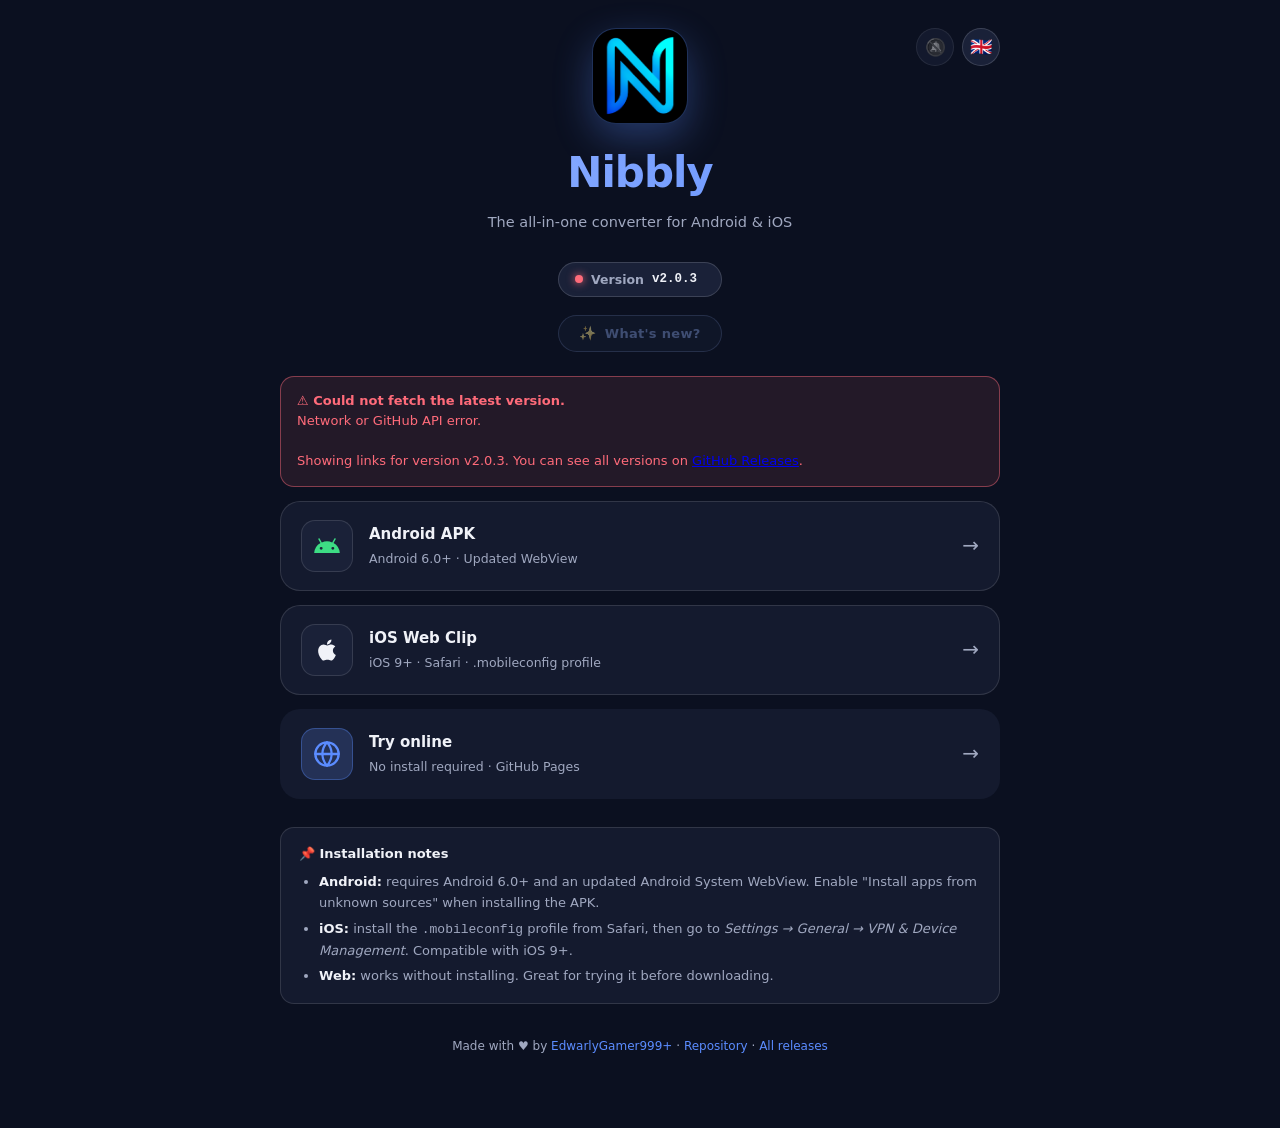
==== download.html @ 7edf9141 "Add files via upload" ====
<!DOCTYPE html>
<html lang="es">
<head>
<meta charset="UTF-8">
<meta name="viewport" content="width=device-width, initial-scale=1, viewport-fit=cover">
<meta name="theme-color" content="#0b1020">
<title>Descargar Nibbly</title>

<style>
:root{
  --bg:#0b1020;
  --surface-1:#141a2e;
  --surface-2:#1a2138;
  --primary:#5b8cff;
  --primary-soft:#9cb8ff;
  --on-surface:#f0f2f8;
  --on-variant:#a0a8c0;
  --outline:rgba(255,255,255,.15);
  --outline-v:rgba(255,255,255,.12);
  --good:#2ee6b0;
  --good-bright:#34f2b8;
  --bad:#ff6b7a;
  --warn:#ffb020;
  --warn-bright:#ffc850;
  --r-full:999px;
  --r-md:14px;
  --r-lg:20px;
  --ease:cubic-bezier(.2,.9,.3,1.1);
}

*,*::before,*::after{box-sizing:border-box}
html,body{margin:0;padding:0;min-height:100vh}
html{background:var(--bg)}
body{
  background:var(--bg);
  color:var(--on-surface);
  font-family:system-ui,-apple-system,"Segoe UI",Roboto,sans-serif;
  -webkit-font-smoothing:antialiased;
  display:flex;
  justify-content:center;
  padding:28px 18px 60px;
  line-height:1.55;
}

body.modal-open{
  overflow:hidden;
  position:fixed;
  width:100%;
  top:var(--scroll-lock-y, 0);
  left:0;
  right:0;
}

.wrap{max-width:720px;width:100%;position:relative}

.top-actions{position:absolute;top:0;right:0;display:flex;gap:8px;z-index:10}
.icon-btn{
  width:38px;height:38px;border-radius:50%;
  border:1px solid var(--outline);background:var(--surface-2);
  color:var(--on-surface);font-size:18px;line-height:1;
  cursor:pointer;display:flex;align-items:center;justify-content:center;
  padding:0;transition:background .2s,border-color .2s,transform .12s,box-shadow .2s,color .2s;
  user-select:none;position:relative;
}
.icon-btn:hover{
  background:var(--surface-1);
  border-color:color-mix(in srgb,var(--primary) 55%,transparent);
  box-shadow:0 0 12px color-mix(in srgb,var(--primary) 30%,transparent);
}
.icon-btn:active{transform:scale(.9)}
.icon-btn .flag{font-size:18px;line-height:1}
.icon-btn .bell{font-size:17px;line-height:1;transition:filter .2s}
.icon-btn.notify-on{
  border-color:color-mix(in srgb,var(--good) 60%,transparent);
  background:color-mix(in srgb,var(--good) 14%,var(--surface-2));
}
.icon-btn.notify-on::after{
  content:'';position:absolute;top:2px;right:2px;
  width:8px;height:8px;border-radius:50%;
  background:var(--good-bright);box-shadow:0 0 6px var(--good-bright);
  animation:pulse 2s ease-in-out infinite;
}
.icon-btn.notify-denied{opacity:.55}
.icon-btn.notify-denied .bell{filter:grayscale(1)}
.icon-btn.notify-unsupported{opacity:.35;cursor:not-allowed}
.icon-btn.notify-unsupported:hover{box-shadow:none;border-color:var(--outline)}

.new-version-flag{
  display:none;
  margin-left:8px;
  padding:3px 10px 3px 8px;
  border-radius:var(--r-full);
  background:color-mix(in srgb,var(--warn) 22%,transparent);
  border:1px solid color-mix(in srgb,var(--warn) 65%,transparent);
  color:var(--warn-bright);
  font-size:10px;
  font-weight:900;
  letter-spacing:.9px;
  line-height:1;
  align-items:center;
  gap:5px;
  animation:flagIn .35s cubic-bezier(.2,.9,.3,1.3) both, flagPulse 2.4s ease-in-out infinite 0.4s;
  vertical-align:middle;
}
.new-version-flag.show{display:inline-flex}
.new-version-flag svg{
  display:block;
  width:12px;
  height:12px;
  flex-shrink:0;
  filter:drop-shadow(0 0 4px color-mix(in srgb,var(--warn-bright) 60%,transparent));
}
.new-version-flag .nf-txt{
  position:relative;
  top:.5px;
}
@keyframes flagIn{
  from{opacity:0;transform:scale(.7) translateY(-2px)}
  to{opacity:1;transform:none}
}
@keyframes flagPulse{
  0%,100%{
    box-shadow:0 0 0 0 color-mix(in srgb,var(--warn-bright) 40%,transparent);
  }
  50%{
    box-shadow:0 0 0 5px color-mix(in srgb,var(--warn-bright) 0%,transparent);
  }
}

.version-badge.has-new{
  background:color-mix(in srgb,var(--warn) 10%,var(--surface-2));
  border-color:color-mix(in srgb,var(--warn) 45%,transparent);
}
.version-badge.has-new .version-num{
  color:var(--warn-bright);
}

.header{text-align:center;margin-bottom:28px}
.logo{
  display:inline-flex;align-items:center;justify-content:center;
  width:96px;height:96px;border-radius:24px;background:#000;
  border:1px solid rgba(91,140,255,.35);
  box-shadow:0 14px 38px rgba(91,140,255,.32);
  margin-bottom:16px;overflow:hidden;position:relative;
}
.logo img{display:block;width:100%;height:100%;object-fit:contain;border-radius:24px}
.logo .fallback{font-size:44px;line-height:1}
h1{
  font-size:clamp(28px,5vw,42px);font-weight:800;
  letter-spacing:-1px;margin:0 0 6px;
  background:linear-gradient(135deg,var(--primary-soft),var(--primary));
  -webkit-background-clip:text;background-clip:text;color:transparent;
}
.tagline{color:var(--on-variant);font-size:14.5px;margin:0}

.version-bar{display:flex;align-items:center;justify-content:center;gap:10px;flex-wrap:wrap;margin:18px 0}
.version-badge{
  display:inline-flex;align-items:center;gap:8px;
  padding:7px 16px;border-radius:var(--r-full);
  background:var(--surface-2);border:1px solid var(--outline);
  font-size:12.5px;font-weight:700;color:var(--on-variant);
  transition:background .3s,border-color .3s;
}
.version-badge .dot{
  width:8px;height:8px;border-radius:50%;
  background:var(--good);box-shadow:0 0 8px var(--good);
  animation:pulse 2s ease-in-out infinite;
}
.version-badge.loading .dot{background:var(--warn);box-shadow:0 0 8px var(--warn)}
.version-badge.error .dot{background:var(--bad);box-shadow:0 0 8px var(--bad);animation:none}
@keyframes pulse{0%,100%{opacity:1;transform:scale(1)}50%{opacity:.6;transform:scale(1.15)}}
.version-num{font-family:ui-monospace,Menlo,monospace;color:var(--on-surface);font-weight:800;transition:color .3s}
.version-date{color:var(--on-variant);font-weight:600;font-size:11.5px}

.whatsnew-row{display:flex;justify-content:center;margin:0 0 24px}
.whatsnew-btn{
  display:inline-flex;align-items:center;gap:8px;
  padding:10px 20px;border-radius:var(--r-full);
  border:1px solid color-mix(in srgb,var(--primary) 45%,transparent);
  background:color-mix(in srgb,var(--primary) 10%,transparent);
  color:var(--primary);font-family:inherit;font-size:13px;font-weight:800;
  cursor:pointer;letter-spacing:.3px;
  transition:background .2s,color .2s,border-color .2s,transform .12s,box-shadow .2s;
}
.whatsnew-btn:hover:not(:disabled){
  background:var(--primary);color:#fff;border-color:var(--primary);
  box-shadow:0 6px 20px color-mix(in srgb,var(--primary) 40%,transparent);
}
.whatsnew-btn:active:not(:disabled){transform:scale(.97)}
.whatsnew-btn:disabled{opacity:.5;cursor:wait;filter:grayscale(.5)}
.whatsnew-btn .spark{font-size:14px;line-height:1}

.downloads{display:grid;gap:14px;margin-bottom:28px}
.dl-card{
  display:flex;align-items:center;gap:16px;padding:18px 20px;
  background:var(--surface-1);border:1px solid var(--outline-v);border-radius:var(--r-lg);
  text-decoration:none;color:inherit;
  transition:transform .2s,box-shadow .2s,background .2s;position:relative;
}
.dl-card:hover{transform:translateY(-2px);box-shadow:0 12px 32px rgba(0,0,0,.35);background:var(--surface-2)}
.dl-card:active{transform:translateY(0) scale(.99)}
.dl-card.recommended{
  border-color:transparent;
  animation:breatheGlow 3.5s cubic-bezier(0.25,0.46,0.45,0.94) infinite;
  will-change:box-shadow,border-color;
}
@keyframes breatheGlow{
  0%,100%{
    border-color:color-mix(in srgb,var(--primary) 55%,transparent);
    box-shadow:
      0 0 0 1px color-mix(in srgb,var(--primary) 35%,transparent),
      0 0 14px color-mix(in srgb,var(--primary) 28%,transparent),
      0 0 34px color-mix(in srgb,var(--primary) 14%,transparent);
  }
  50%{
    border-color:color-mix(in srgb,var(--good-bright) 70%,transparent);
    box-shadow:
      0 0 0 1px color-mix(in srgb,var(--good-bright) 48%,transparent),
      0 0 20px color-mix(in srgb,var(--good-bright) 42%,transparent),
      0 0 46px color-mix(in srgb,var(--good-bright) 22%,transparent);
  }
}
.dl-card.recommended .dl-icon--android svg{
  animation:androidBreathe 3.5s cubic-bezier(0.25,0.46,0.45,0.94) infinite;
}
@keyframes androidBreathe{0%,100%{color:#3ddc84}50%{color:var(--good-bright)}}
.dl-card.disabled{opacity:.55;cursor:not-allowed;pointer-events:none}

.dl-icon{
  flex-shrink:0;width:52px;height:52px;border-radius:14px;
  display:flex;align-items:center;justify-content:center;
  background:var(--surface-2);border:1px solid var(--outline-v);
  transition:background .2s,border-color .2s;
}
.dl-card.recommended .dl-icon{
  background:color-mix(in srgb,var(--primary) 15%,var(--surface-2));
  border-color:color-mix(in srgb,var(--primary) 35%,transparent);
}
.dl-icon svg{width:28px;height:28px;display:block;transition:color .2s}
.dl-icon--android svg{color:#3ddc84}
.dl-icon--apple svg{color:var(--on-surface)}
.dl-icon--web svg{color:var(--primary)}

.dl-body{flex:1;min-width:0}
.dl-title{font-size:15px;font-weight:800;margin:0 0 3px;display:flex;align-items:center;gap:8px;flex-wrap:wrap}
.dl-title .size{
  font-size:11px;font-weight:700;color:var(--on-variant);
  background:var(--surface-2);padding:2px 8px;border-radius:var(--r-full);
  letter-spacing:.3px;
}
.dl-sub{font-size:12.5px;color:var(--on-variant);margin:0}
.dl-arrow{flex-shrink:0;font-size:20px;color:var(--on-variant);transition:color .2s,transform .2s}
.dl-card:hover .dl-arrow{color:var(--primary);transform:translateX(3px)}

.skeleton{
  height:88px;border-radius:var(--r-lg);
  background:linear-gradient(90deg,var(--surface-1) 0%,var(--surface-2) 50%,var(--surface-1) 100%);
  background-size:200% 100%;animation:shimmer 1.4s ease-in-out infinite;
}
@keyframes shimmer{0%{background-position:200% 0}100%{background-position:-200% 0}}

.notes{
  background:var(--surface-1);border:1px solid var(--outline-v);
  border-radius:var(--r-md);padding:16px 18px;
  font-size:13px;color:var(--on-variant);line-height:1.6;
}
.notes strong{color:var(--on-surface);font-weight:700}
.notes ul{margin:8px 0 0;padding-left:20px}
.notes li{margin-bottom:5px}
.notes li:last-child{margin-bottom:0}
.notes a{color:var(--primary);text-decoration:none;font-weight:600}
.notes a:hover{text-decoration:underline}

.error-box{
  padding:14px 16px;border-radius:var(--r-md);
  background:color-mix(in srgb,var(--bad) 10%,transparent);
  border:1px solid color-mix(in srgb,var(--bad) 45%,transparent);
  color:var(--bad);font-size:13px;margin-bottom:14px;display:none;
}
.error-box.show{display:block}
.error-box code{
  font-family:ui-monospace,Menlo,monospace;
  background:rgba(255,255,255,.06);padding:1px 6px;border-radius:5px;
}

footer{text-align:center;margin-top:32px;font-size:12px;color:var(--on-variant);line-height:1.7}
footer a{color:var(--primary);text-decoration:none}
footer a:hover{text-decoration:underline}

.wn-overlay{
  position:fixed;inset:0;z-index:9000;
  display:flex;align-items:center;justify-content:center;
  padding:20px;background:rgba(5,8,18,.72);
  backdrop-filter:blur(6px);-webkit-backdrop-filter:blur(6px);
  animation:wnFadeIn .2s ease both;
  overscroll-behavior:contain;
}
@keyframes wnFadeIn{from{opacity:0}to{opacity:1}}
.wn-panel{
  width:100%;max-width:720px;max-height:calc(100vh - 40px);
  display:flex;flex-direction:column;border-radius:20px;
  background:var(--surface-1);border:1px solid var(--outline-v);
  box-shadow:0 24px 60px rgba(0,0,0,.55),0 0 0 1px color-mix(in srgb,var(--primary) 8%,transparent);
  animation:wnPanelIn .28s cubic-bezier(.2,.9,.3,1.15) both;overflow:hidden;
  overscroll-behavior:contain;
}
@keyframes wnPanelIn{
  from{opacity:0;transform:translateY(16px) scale(.97)}
  to{opacity:1;transform:none}
}
.wn-header{
  display:flex;align-items:center;justify-content:space-between;
  gap:12px;padding:16px 20px 14px;
  border-bottom:1px solid var(--outline-v);flex-shrink:0;
}
.wn-title{
  font-size:15.5px;font-weight:800;color:var(--on-surface);
  letter-spacing:.2px;display:flex;align-items:center;gap:10px;flex-wrap:wrap;
}
.wn-title .wn-ver{
  font-size:11px;font-weight:800;padding:3px 10px;border-radius:var(--r-full);
  background:color-mix(in srgb,var(--primary) 15%,transparent);
  color:var(--primary);font-family:ui-monospace,Menlo,monospace;
  border:1px solid color-mix(in srgb,var(--primary) 35%,transparent);
}
.wn-close{
  width:32px;height:32px;flex-shrink:0;border-radius:50%;
  border:1px solid var(--outline);background:transparent;color:var(--on-variant);
  font-size:18px;font-weight:700;line-height:1;cursor:pointer;
  display:flex;align-items:center;justify-content:center;
  transition:background .18s,color .18s,border-color .18s,transform .12s;padding:0;
}
.wn-close:hover{
  background:color-mix(in srgb,var(--bad) 18%,transparent);
  border-color:color-mix(in srgb,var(--bad) 55%,transparent);color:var(--bad);
}
.wn-close:active{transform:scale(.9)}

.wn-body{
  flex:1;overflow-y:auto;-webkit-overflow-scrolling:touch;
  padding:18px 22px 22px;font-size:14px;line-height:1.7;color:var(--on-surface);
  overscroll-behavior:contain;
  -ms-overflow-style:none;
  scrollbar-width:thin;
  scrollbar-color:color-mix(in srgb,var(--primary) 45%,transparent) transparent;
}
.wn-body::-webkit-scrollbar{width:8px}
.wn-body::-webkit-scrollbar-track{background:transparent}
.wn-body::-webkit-scrollbar-thumb{
  background:color-mix(in srgb,var(--primary) 40%,transparent);
  border-radius:4px;
  border:2px solid transparent;
  background-clip:padding-box;
}
.wn-body::-webkit-scrollbar-thumb:hover{
  background:color-mix(in srgb,var(--primary) 65%,transparent);
  background-clip:padding-box;
}

.wn-body .md h1,
.wn-body .md h2,
.wn-body .md h3,
.wn-body .md h4{
  font-weight:800;color:var(--on-surface);
  margin:1.4em 0 .5em;line-height:1.25;letter-spacing:-.2px;
}
.wn-body .md h1:first-child,
.wn-body .md h2:first-child,
.wn-body .md h3:first-child,
.wn-body .md h4:first-child{margin-top:0}
.wn-body .md h1{font-size:1.4em}
.wn-body .md h2{font-size:1.15em;padding-bottom:.35em;border-bottom:1px solid var(--outline-v)}
.wn-body .md h3{font-size:1.02em}
.wn-body .md h4{font-size:.95em;color:var(--on-variant)}

.wn-body .md p{margin:.6em 0}
.wn-body .md strong{font-weight:800;color:var(--on-surface)}
.wn-body .md em{font-style:italic;color:var(--on-variant)}
.wn-body .md a{
  color:var(--primary);text-decoration:none;font-weight:600;
  border-bottom:1px dotted color-mix(in srgb,var(--primary) 55%,transparent);
}
.wn-body .md a:hover{border-bottom-style:solid}

.wn-body .md ul,
.wn-body .md ol{margin:.5em 0;padding-left:1.6em}
.wn-body .md li{margin:.25em 0}
.wn-body .md li > p{margin:0}
.wn-body .md ul ul,
.wn-body .md ol ol,
.wn-body .md ul ol,
.wn-body .md ol ul{margin:.15em 0}

.wn-body .md code{
  font-family:ui-monospace,SFMono-Regular,Menlo,Consolas,monospace;
  font-size:.88em;background:var(--surface-2);
  padding:.15em .4em;border-radius:5px;
  border:1px solid var(--outline-v);word-break:break-word;
}
.wn-body .md pre{
  background:var(--surface-2);border:1px solid var(--outline-v);
  border-radius:10px;padding:12px 14px;overflow-x:auto;
  font-size:.85em;line-height:1.55;margin:.9em 0;-webkit-overflow-scrolling:touch;
}
.wn-body .md pre code{background:none;border:0;padding:0;font-size:1em}

.wn-body .md blockquote{
  margin:.9em 0;padding:.6em 1em;
  border-left:3px solid var(--primary);
  background:color-mix(in srgb,var(--primary) 6%,transparent);
  border-radius:0 8px 8px 0;color:var(--on-variant);
}
.wn-body .md blockquote p{margin:.25em 0}

.wn-body .md hr{border:0;border-top:1px solid var(--outline-v);margin:1.4em 0}

.wn-body .md img,
.wn-body .md img.md-img{
  max-width:100%;height:auto;border-radius:6px;
  margin:2px 2px;display:inline-block;vertical-align:middle;
}
.wn-body .md .md-img-broken{
  display:inline-block;padding:2px 8px;border-radius:5px;
  background:var(--surface-2);border:1px dashed var(--outline-v);
  color:var(--on-variant);font-size:.85em;
  font-family:ui-monospace,Menlo,monospace;
  vertical-align:middle;margin:2px 2px;
}

.wn-body .md table{
  width:100%;border-collapse:collapse;margin:.9em 0;font-size:.9em;
  border:1px solid var(--outline-v);border-radius:8px;overflow:hidden;
}
.wn-body .md th,
.wn-body .md td{
  padding:.5em .75em;border-bottom:1px solid var(--outline-v);text-align:left;
}
.wn-body .md th{
  background:var(--surface-2);font-weight:800;
  color:var(--on-variant);font-size:.85em;
  letter-spacing:.4px;text-transform:uppercase;
}
.wn-body .md tr:last-child td{border-bottom:0}

.wn-loading{padding:22px 22px 24px;display:flex;flex-direction:column;gap:10px}
.wn-loading-line{
  height:12px;border-radius:6px;
  background:linear-gradient(90deg,var(--surface-2) 0%,color-mix(in srgb,var(--surface-2) 60%,var(--outline-v)) 50%,var(--surface-2) 100%);
  background-size:200% 100%;animation:shimmer 1.3s ease-in-out infinite;
}
.wn-loading-line.w-60{width:60%}
.wn-loading-line.w-90{width:90%}
.wn-loading-line.w-80{width:80%}
.wn-loading-line.w-40{width:40%}

.wn-empty{
  padding:40px 20px;text-align:center;
  color:var(--on-variant);font-size:13px;font-style:italic;
}
.wn-notice{
  padding:10px 14px;border-radius:10px;
  background:color-mix(in srgb,var(--warn) 10%,transparent);
  border:1px solid color-mix(in srgb,var(--warn) 40%,transparent);
  color:var(--warn);font-size:12px;margin-bottom:14px;line-height:1.5;
}

@media (max-width:520px){
  body{padding:22px 14px 40px}
  .icon-btn{width:34px;height:34px;font-size:16px}
  .icon-btn .flag,.icon-btn .bell{font-size:15px}
  .top-actions{top:-4px;right:-2px}
  .logo{width:78px;height:78px;border-radius:20px;margin-bottom:12px}
  .logo .fallback{font-size:36px}
  .dl-card{padding:14px 16px;gap:12px}
  .dl-icon{width:44px;height:44px;border-radius:12px}
  .dl-icon svg{width:24px;height:24px}
  .dl-title{font-size:14px}
  .dl-sub{font-size:11.5px}
  .wn-overlay{padding:10px;align-items:flex-end}
  .wn-panel{
    border-radius:16px;max-height:calc(100dvh - 20px);
    animation:wnPanelMobileIn .28s cubic-bezier(.2,.9,.3,1.15) both;
  }
  @keyframes wnPanelMobileIn{
    from{opacity:0;transform:translateY(24px)}
    to{opacity:1;transform:none}
  }
  .wn-body{padding:16px 18px 18px;font-size:13.5px}
  .wn-title{font-size:14px}
  .new-version-flag{font-size:9px;padding:2px 8px 2px 6px}
  .new-version-flag svg{width:10px;height:10px}
}

@media (prefers-reduced-motion:reduce){
  *,*::before,*::after{animation:none;transition:none}
}
</style>
</head>
<body>

<div class="wrap">

  <div class="top-actions">
    <button class="icon-btn" id="bellToggle" type="button" aria-label="Enable notifications" title="Enable notifications">
      <span class="bell" aria-hidden="true">🔔</span>
    </button>
    <button class="icon-btn" id="langToggle" type="button" aria-label="Change language" title="Change language">
      <span class="flag" id="langFlag">🇬🇧</span>
    </button>
  </div>

  <header class="header">
    <div class="logo">
      <img src="images/nibbly.png" alt="Nibbly" onerror="this.style.display='none'; this.nextElementSibling.style.display='inline'">
      <span class="fallback" style="display:none" aria-hidden="true">🎮</span>
    </div>
    <h1>Nibbly</h1>
    <p class="tagline" id="tagline">The all-in-one converter for Android &amp; iOS</p>
  </header>

  <div class="version-bar">
    <div class="version-badge loading" id="versionBadge">
      <span class="dot"></span>
      <span id="versionLabel">Version</span>
      <span class="version-num" id="versionNum">…</span>
      <span class="version-date" id="versionDate"></span>
      <span class="new-version-flag" id="newFlag" aria-hidden="true">
        <svg viewBox="0 0 24 24" fill="currentColor" aria-hidden="true">
          <path d="M12 2l1.8 5.5 5.5 1.8-5.5 1.8L12 16.6l-1.8-5.5-5.5-1.8 5.5-1.8L12 2zm0 17l1.1 3.4 3.4 1.1-3.4 1.1L12 28l-1.1-3.4-3.4-1.1 3.4-1.1L12 19z" transform="translate(0 -3)"/>
        </svg>
        <span class="nf-txt" id="newFlagTxt">NEW</span>
      </span>
    </div>
  </div>

  <div class="whatsnew-row">
    <button class="whatsnew-btn" id="whatsNewBtn" type="button" disabled>
      <span class="spark" aria-hidden="true">✨</span>
      <span id="whatsNewLabel">What's new?</span>
    </button>
  </div>

  <div class="error-box" id="errorBox"></div>

  <div class="downloads" id="downloads">
    <div class="skeleton"></div>
    <div class="skeleton"></div>
    <div class="skeleton"></div>
  </div>

  <div class="notes" id="notes"></div>

  <footer id="footer"></footer>

</div>

<script>
(function(){
'use strict';

// ══════════════════════════════════════════════════════════════════
// CONFIG
// ══════════════════════════════════════════════════════════════════
const REPO = 'edwarly999plus/Nibbly';
const API_URL = `https://api.github.com/repos/${REPO}/releases/latest`;
const RELEASES_URL = `https://github.com/${REPO}/releases`;
const DOWNLOAD_BASE = `https://github.com/${REPO}/releases/download`;
const RAW_BASE = `https://raw.githubusercontent.com/${REPO}`;
const CHANGELOG_DIR = 'changelogs';
const PAGES_URL = 'https://edwarly999plus.github.io/Nibbly/';

const LANG_KEY       = 'nibbly-dl-lang';
const NOTIFY_KEY     = 'nibbly-dl-notify';
const LAST_TAG_KEY   = 'nibbly-dl-last-tag';
const LAST_CHECK_KEY = 'nibbly-dl-last-check';
const NEW_DISMISS_PREFIX = 'nibbly-dl-new-dismissed-';

const FALLBACK_VERSION = '2.0.3';
const FALLBACK_APK_URL = `${DOWNLOAD_BASE}/${FALLBACK_VERSION}/Nibbly-v${FALLBACK_VERSION}.apk`;
const FALLBACK_IOS_URL = `${DOWNLOAD_BASE}/${FALLBACK_VERSION}/Nibbly.mobileconfig`;

const POLL_INTERVAL_MS = 20 * 60 * 1000;
const NEW_WINDOW_MS = 24 * 60 * 60 * 1000;  // 24h para el badge NEW
const NEW_RECHECK_MS = 5 * 60 * 1000;        // cada 5 min re-verifica expiración

// ══════════════════════════════════════════════════════════════════
// i18n
// ══════════════════════════════════════════════════════════════════
const I18N = {
  es: {
    flag: '🇪🇸', otherLang: 'English', htmlLang: 'es',
    title: 'Descargar Nibbly',
    tagline: 'El conversor todo-en-uno para Android & iOS',
    versionLabel: 'Versión',
    newBadge: 'NUEVO',
    androidTitle: 'Android APK', androidSub: 'Android 6.0+ · WebView actualizado',
    iosTitle: 'iOS Web Clip', iosSub: 'iOS 9+ · Safari · perfil .mobileconfig',
    webTitle: 'Probar online', webSub: 'Sin instalación · GitHub Pages',
    errTitle: '⚠️ No se pudo consultar la última versión.',
    errRateLimit: 'GitHub limitó las consultas (rate limit).',
    errNetwork: 'Error de red o de la API de GitHub.',
    errFallback: (v) => `Se muestran los enlaces de la versión v${v}. Puedes ver todas las versiones en `,
    errNoApk: 'El asset <code>.apk</code> no está presente en la última release.',
    errReleasesLink: 'GitHub Releases',
    notesTitle: '📌 Notas de instalación',
    noteAndroid: '<strong>Android:</strong> requiere Android 6.0+ y Android System WebView actualizado. Activa "Instalar apps de origen desconocido" al instalar el APK.',
    noteIOS: '<strong>iOS:</strong> instala el perfil <code>.mobileconfig</code> desde Safari y luego ve a <em>Ajustes → General → VPN y Gestión de dispositivos</em>. Compatible con iOS 9+.',
    noteWeb: '<strong>Web:</strong> funciona sin instalación. Ideal para probar antes de descargar.',
    footerMade: 'Hecho con ♥️ por', footerRepo: 'Repositorio', footerReleases: 'Todas las versiones',
    bellTitleOn: 'Notificaciones activadas · clic para desactivar',
    bellTitleOff: 'Activar notificaciones de nuevas versiones',
    bellTitleDenied: 'Notificaciones bloqueadas en el navegador',
    bellTitleUnsupported: 'Tu navegador no soporta notificaciones',
    bellToastOn: 'Notificaciones activadas', bellToastOff: 'Notificaciones desactivadas',
    bellToastDenied: 'Permiso de notificaciones denegado',
    bellToastUnsupported: 'Notificaciones no soportadas en este navegador',
    newVersionFlagTitle: (v) => `Nueva versión v${v} disponible`,
    notifNewTitle: 'Nibbly se actualizó',
    notifNewBody: (v) => `Nueva versión v${v} disponible. Pulsa para descargar.`,
    whatsNewLabel: '¿Qué hay de nuevo?', wnTitle: '¿Qué hay de nuevo?',
    wnLoading: 'Cargando changelog…', wnClose: 'Cerrar',
    wnEmpty: 'Esta versión no incluye notas en la release.',
    wnFallbackNotice: 'Este changelog no está disponible en tu idioma. Se muestra la versión principal.',
    langBtnTitle: 'Cambiar a English'
  },
  en: {
    flag: '🇬🇧', otherLang: 'Español', htmlLang: 'en',
    title: 'Download Nibbly',
    tagline: 'The all-in-one converter for Android & iOS',
    versionLabel: 'Version',
    newBadge: 'NEW',
    androidTitle: 'Android APK', androidSub: 'Android 6.0+ · Updated WebView',
    iosTitle: 'iOS Web Clip', iosSub: 'iOS 9+ · Safari · .mobileconfig profile',
    webTitle: 'Try online', webSub: 'No install required · GitHub Pages',
    errTitle: '⚠️ Could not fetch the latest version.',
    errRateLimit: 'GitHub rate limit reached.',
    errNetwork: 'Network or GitHub API error.',
    errFallback: (v) => `Showing links for version v${v}. You can see all versions on `,
    errNoApk: 'The <code>.apk</code> asset is missing from the latest release.',
    errReleasesLink: 'GitHub Releases',
    notesTitle: '📌 Installation notes',
    noteAndroid: '<strong>Android:</strong> requires Android 6.0+ and an updated Android System WebView. Enable "Install apps from unknown sources" when installing the APK.',
    noteIOS: '<strong>iOS:</strong> install the <code>.mobileconfig</code> profile from Safari, then go to <em>Settings → General → VPN & Device Management</em>. Compatible with iOS 9+.',
    noteWeb: '<strong>Web:</strong> works without installing. Great for trying it before downloading.',
    footerMade: 'Made with ♥️ by', footerRepo: 'Repository', footerReleases: 'All releases',
    bellTitleOn: 'Notifications enabled · click to disable',
    bellTitleOff: 'Enable new version notifications',
    bellTitleDenied: 'Notifications blocked in your browser',
    bellTitleUnsupported: 'Your browser does not support notifications',
    bellToastOn: 'Notifications enabled', bellToastOff: 'Notifications disabled',
    bellToastDenied: 'Notification permission denied',
    bellToastUnsupported: 'Notifications not supported in this browser',
    newVersionFlagTitle: (v) => `New version v${v} available`,
    notifNewTitle: 'Nibbly was updated',
    notifNewBody: (v) => `New version v${v} is out. Tap to download.`,
    whatsNewLabel: "What's new?", wnTitle: "What's new?",
    wnLoading: 'Loading changelog…', wnClose: 'Close',
    wnEmpty: 'This release does not include notes.',
    wnFallbackNotice: 'This changelog is not available in your language. Showing the main version.',
    langBtnTitle: 'Cambiar a Español'
  }
};

let currentLang = 'en';
function detectLang(){
  try {
    const saved = localStorage.getItem(LANG_KEY);
    if (saved === 'es' || saved === 'en') return saved;
  } catch(_) {}
  const list = (navigator.languages && navigator.languages.length)
    ? navigator.languages : [navigator.language || 'en'];
  for (const l of list){
    const code = String(l || '').toLowerCase().slice(0, 2);
    if (code === 'es') return 'es';
    if (code === 'en') return 'en';
  }
  return 'en';
}
function t(){ return I18N[currentLang] || I18N.en; }

// ══════════════════════════════════════════════════════════════════
// ICONS
// ══════════════════════════════════════════════════════════════════
const ICONS = {
  android: `<svg viewBox="0 0 24 24" fill="currentColor" aria-hidden="true"><path d="M17.6 9.48l1.84-3.18c.16-.31.04-.69-.26-.85-.29-.15-.65-.06-.83.22l-1.88 3.24a11.463 11.463 0 0 0-8.94 0L5.65 5.67c-.19-.29-.58-.38-.87-.2-.28.18-.37.54-.22.83L6.4 9.48A10.78 10.78 0 0 0 1 18h22a10.78 10.78 0 0 0-5.4-8.52zM7 15.25a1.25 1.25 0 1 1 0-2.5 1.25 1.25 0 0 1 0 2.5zm10 0a1.25 1.25 0 1 1 0-2.5 1.25 1.25 0 0 1 0 2.5z"/></svg>`,
  apple: `<svg viewBox="0 0 24 24" fill="currentColor" aria-hidden="true"><path d="M17.05 20.28c-.98.95-2.05.8-3.08.35-1.09-.46-2.09-.48-3.24 0-1.44.62-2.2.44-3.06-.35C2.79 15.25 3.51 7.59 9.05 7.31c1.35.07 2.29.74 3.08.8 1.18-.24 2.31-.93 3.57-.84 1.51.12 2.65.72 3.4 1.8-3.12 1.87-2.38 5.98.48 7.13-.57 1.5-1.31 2.99-2.54 4.09zM12.03 7.25c-.15-2.23 1.66-4.07 3.74-4.25.29 2.58-2.34 4.5-3.74 4.25z"/></svg>`,
  web: `<svg viewBox="0 0 24 24" fill="none" stroke="currentColor" stroke-width="2" stroke-linecap="round" stroke-linejoin="round" aria-hidden="true"><circle cx="12" cy="12" r="10"/><line x1="2" y1="12" x2="22" y2="12"/><path d="M12 2a15.3 15.3 0 0 1 4 10 15.3 15.3 0 0 1-4 10 15.3 15.3 0 0 1-4-10 15.3 15.3 0 0 1 4-10z"/></svg>`
};

// ══════════════════════════════════════════════════════════════════
// UTILS
// ══════════════════════════════════════════════════════════════════
function $(sel){return document.querySelector(sel);}
function detectOS(){
  const ua = navigator.userAgent || '';
  if (/android/i.test(ua)) return 'android';
  if (/iPad|iPhone|iPod/.test(ua) && !window.MSStream) return 'ios';
  return 'desktop';
}
function formatBytes(bytes){
  if (!bytes || bytes <= 0) return '';
  const units = ['B','KB','MB','GB'];
  let i = 0, n = bytes;
  while (n >= 1024 && i < units.length - 1){ n /= 1024; i++; }
  return n.toFixed(n >= 10 || i === 0 ? 0 : 1) + ' ' + units[i];
}
function formatDate(iso){
  if (!iso) return '';
  try {
    const d = new Date(iso);
    const locale = currentLang === 'es' ? 'es' : 'en';
    return d.toLocaleDateString(locale, { year:'numeric', month:'short', day:'numeric' });
  } catch(_) { return ''; }
}
function escapeHTML(s){
  return String(s).replace(/[&<>"']/g, c => ({
    '&':'&amp;','<':'&lt;','>':'&gt;','"':'&quot;',"'":'&#39;'
  }[c]));
}
function escapeAttr(s){
  return String(s).replace(/"/g,'&quot;').replace(/</g,'&lt;').replace(/>/g,'&gt;');
}

// ══════════════════════════════════════════════════════════════════
// SCROLL LOCK DEL BODY
// ══════════════════════════════════════════════════════════════════
let scrollLockY = 0;
let scrollLocked = false;

function lockBodyScroll(){
  if (scrollLocked) return;
  scrollLocked = true;
  scrollLockY = window.scrollY || window.pageYOffset || 0;
  document.body.style.setProperty('--scroll-lock-y', `-${scrollLockY}px`);
  document.body.classList.add('modal-open');
}

function unlockBodyScroll(){
  if (!scrollLocked) return;
  scrollLocked = false;
  document.body.classList.remove('modal-open');
  document.body.style.removeProperty('--scroll-lock-y');
  window.scrollTo(0, scrollLockY);
}

// ══════════════════════════════════════════════════════════════════
// MINI MARKDOWN PARSER
// ══════════════════════════════════════════════════════════════════
const HTML_WHITELIST = /<\/?(?:p|br|hr|img|a|strong|em|b|i|u|s|del|code|span|div|h[1-6]|picture|source|figure|figcaption|small|sub|sup)\b[^>]*>/gi;

function sanitizeTag(tag){
  let safe = String(tag)
    .replace(/\s+on[a-z]+\s*=\s*"[^"]*"/gi, '')
    .replace(/\s+on[a-z]+\s*=\s*'[^']*'/gi, '')
    .replace(/\s+on[a-z]+\s*=\s*[^\s>]+/gi, '')
    .replace(/\s+href\s*=\s*["']\s*javascript:[^"']*["']/gi, '')
    .replace(/\s+src\s*=\s*["']\s*javascript:[^"']*["']/gi, '')
    .replace(/\s+style\s*=\s*["'][^"']*expression\s*\([^"']*["']/gi, '');
  if (/^<a\b/i.test(safe) && !/\btarget\s*=/i.test(safe) && /\bhref\s*=\s*["']https?:/i.test(safe)){
    safe = safe.replace(/^<a\b/i, '<a target="_blank" rel="noopener" ');
  }
  if (/^<img\b/i.test(safe) && /\bsrc\s*=\s*["']https?:/i.test(safe) && !/\breferrerpolicy\s*=/i.test(safe)){
    safe = safe.replace(/^<img\b/i, '<img referrerpolicy="no-referrer" loading="lazy" ');
  }
  return safe;
}

function protectSafeHtml(md){
  const tokens = [];
  const out = String(md).replace(HTML_WHITELIST, (tag) => {
    const safe = sanitizeTag(tag);
    const idx = tokens.length;
    tokens.push(safe);
    return `\u0000SAFEHTML${idx}\u0000`;
  });
  return { md: out, tokens };
}

function restoreSafeHtml(html, tokens){
  if (!tokens.length) return html;
  return String(html).replace(/\u0000SAFEHTML(\d+)\u0000/g, (_, i) => tokens[parseInt(i, 10)] || '');
}

function mdInline(text){
  let s = escapeHTML(text);
  s = s.replace(/!\[([^\]]*)\]\(([^)\s]+)(?:\s+"([^"]*)")?\)/g,
    (_, alt, src, title) => {
      const titleAttr = title ? ` title="${escapeAttr(title)}"` : '';
      const referrerAttr = /^https?:/i.test(src) ? ' referrerpolicy="no-referrer"' : '';
      return `<img src="${escapeAttr(src)}" alt="${escapeAttr(alt)}"${titleAttr}${referrerAttr} loading="lazy" class="md-img">`;
    });
  s = s.replace(/\[([^\]]+)\]\(([^)\s]+)(?:\s+"([^"]*)")?\)/g,
    (_, label, href, title) => {
      const titleAttr = title ? ` title="${escapeAttr(title)}"` : '';
      const isExternal = /^https?:\/\//i.test(href);
      const attrs = isExternal ? ' target="_blank" rel="noopener"' : '';
      return `<a href="${escapeAttr(href)}"${titleAttr}${attrs}>${label}</a>`;
    });
  s = s.replace(/&lt;(https?:\/\/[^\s&]+)&gt;/g,
    (_, url) => `<a href="${escapeAttr(url)}" target="_blank" rel="noopener">${escapeAttr(url)}</a>`);
  s = s.replace(/`([^`]+)`/g, (_, code) => `<code>${code}</code>`);
  s = s.replace(/\*\*([^*]+)\*\*/g, '<strong>$1</strong>');
  s = s.replace(/__([^_]+)__/g, '<strong>$1</strong>');
  s = s.replace(/(^|[^*])\*([^*\n]+)\*(?!\*)/g, '$1<em>$2</em>');
  s = s.replace(/(^|[^_])_([^_\n]+)_(?!_)/g, '$1<em>$2</em>');
  s = s.replace(/~~([^~]+)~~/g, '<del>$1</del>');
  s = s.replace(/ {2,}$/gm, '<br>');
  return s;
}

function mdToHTML(md){
  if (!md) return '';
  let src = String(md).replace(/\r\n?/g, '\n');

  const protected_ = protectSafeHtml(src);
  src = protected_.md;
  const htmlTokens = protected_.tokens;

  const codeBlocks = [];
  src = src.replace(/```([a-zA-Z0-9_+-]*)\n([\s\S]*?)```/g, (_, lang, code) => {
    const idx = codeBlocks.length;
    const cls = lang ? ` class="language-${escapeAttr(lang)}"` : '';
    codeBlocks.push(`<pre><code${cls}>${escapeHTML(code.replace(/\n$/,''))}</code></pre>`);
    return `\u0000CODEBLOCK${idx}\u0000`;
  });

  const lines = src.split('\n');
  const out = [];
  let i = 0;

  const flushParagraph = (buf) => {
    if (!buf.length) return;
    out.push('<p>' + mdInline(buf.join(' ')) + '</p>');
    buf.length = 0;
  };

  let paraBuf = [];

  while (i < lines.length){
    const line = lines[i];

    const phMatch = line.match(/^\u0000CODEBLOCK(\d+)\u0000$/);
    if (phMatch){
      flushParagraph(paraBuf);
      out.push(codeBlocks[parseInt(phMatch[1],10)]);
      i++; continue;
    }

    const safePhMatch = line.match(/^\u0000SAFEHTML(\d+)\u0000$/);
    if (safePhMatch){
      flushParagraph(paraBuf);
      out.push(`\u0000SAFEHTML${safePhMatch[1]}\u0000`);
      i++; continue;
    }

    if (/^\s*$/.test(line)){
      flushParagraph(paraBuf);
      i++; continue;
    }

    if (/^ {0,3}([-*_])\s*(?:\1\s*){2,}$/.test(line)){
      flushParagraph(paraBuf);
      out.push('<hr>');
      i++; continue;
    }

    const hMatch = line.match(/^(#{1,6})\s+(.*)$/);
    if (hMatch){
      flushParagraph(paraBuf);
      const level = hMatch[1].length;
      out.push(`<h${level}>${mdInline(hMatch[2].trim())}</h${level}>`);
      i++; continue;
    }

    if (/^ {0,3}>\s?/.test(line)){
      flushParagraph(paraBuf);
      const qLines = [];
      while (i < lines.length && /^ {0,3}>\s?/.test(lines[i])){
        qLines.push(lines[i].replace(/^ {0,3}>\s?/, ''));
        i++;
      }
      out.push('<blockquote>' + mdToHTML(qLines.join('\n')) + '</blockquote>');
      continue;
    }

    if (/\|/.test(line) && i + 1 < lines.length && /^\s*\|?[\s:-]+\|[\s:|-]+\|?\s*$/.test(lines[i+1])){
      flushParagraph(paraBuf);
      const headerCells = line.replace(/^\||\|$/g,'').split('|').map(c=>c.trim());
      i += 2;
      const bodyRows = [];
      while (i < lines.length && /\|/.test(lines[i]) && !/^\s*$/.test(lines[i])){
        bodyRows.push(lines[i].replace(/^\||\|$/g,'').split('|').map(c=>c.trim()));
        i++;
      }
      let tbl = '<table><thead><tr>';
      headerCells.forEach(c=>{ tbl += '<th>' + mdInline(c) + '</th>'; });
      tbl += '</tr></thead><tbody>';
      bodyRows.forEach(r=>{
        tbl += '<tr>';
        r.forEach(c=>{ tbl += '<td>' + mdInline(c) + '</td>'; });
        tbl += '</tr>';
      });
      tbl += '</tbody></table>';
      out.push(tbl);
      continue;
    }

    const ulMatch = line.match(/^(\s*)([-*+])\s+(.*)$/);
    const olMatch = line.match(/^(\s*)(\d+)\.\s+(.*)$/);
    if (ulMatch || olMatch){
      flushParagraph(paraBuf);
      const ordered = !!olMatch;
      const baseIndent = (ulMatch ? ulMatch[1] : olMatch[1]).length;
      const items = [];
      while (i < lines.length){
        const l = lines[i];
        const u = l.match(/^(\s*)([-*+])\s+(.*)$/);
        const o = l.match(/^(\s*)(\d+)\.\s+(.*)$/);
        if (!u && !o) break;
        const indent = (u ? u[1] : o[1]).length;
        const isOrdered = !!o;
        if (indent < baseIndent) break;
        if (isOrdered !== ordered && indent === baseIndent) break;
        items.push({ indent, text: (u ? u[3] : o[3]) });
        i++;
      }
      const tag = ordered ? 'ol' : 'ul';
      let html = `<${tag}>`;
      items.forEach(it=>{ html += '<li>' + mdInline(it.text) + '</li>'; });
      html += `</${tag}>`;
      out.push(html);
      continue;
    }

    paraBuf.push(line);
    i++;
  }

  flushParagraph(paraBuf);
  return restoreSafeHtml(out.join('\n'), htmlTokens);
}

// ══════════════════════════════════════════════════════════════════
// STATE
// ══════════════════════════════════════════════════════════════════
let lastRelease = null;
let lastError = null;
let newBadgeTimer = null;
let newBadgeRecheckTimer = null;

const NotifyState = {
  supported: (typeof window !== 'undefined') && ('Notification' in window) && (Notification.permission !== undefined),
  permission: 'default',
  enabled: false,
  lastTag: null,
  lastCheck: 0
};

function loadNotifyState(){
  if (!NotifyState.supported) return;
  NotifyState.permission = Notification.permission || 'default';
  try {
    NotifyState.enabled = localStorage.getItem(NOTIFY_KEY) === 'on';
    NotifyState.lastTag = localStorage.getItem(LAST_TAG_KEY) || null;
    NotifyState.lastCheck = parseInt(localStorage.getItem(LAST_CHECK_KEY) || '0', 10) || 0;
  } catch(_) {}
}

function saveNotifyState(){
  try {
    localStorage.setItem(NOTIFY_KEY, NotifyState.enabled ? 'on' : 'off');
    if (NotifyState.lastTag) localStorage.setItem(LAST_TAG_KEY, NotifyState.lastTag);
    localStorage.setItem(LAST_CHECK_KEY, String(NotifyState.lastCheck));
  } catch(_) {}
}

function updateBellUI(){
  const btn = $('#bellToggle');
  if (!btn) return;
  btn.classList.remove('notify-on', 'notify-denied', 'notify-unsupported');
  const dict = t();
  if (!NotifyState.supported){
    btn.classList.add('notify-unsupported');
    btn.title = dict.bellTitleUnsupported; btn.setAttribute('aria-label', dict.bellTitleUnsupported);
    btn.innerHTML = '<span class="bell" aria-hidden="true">🔕</span>';
    return;
  }
  if (NotifyState.permission === 'denied'){
    btn.classList.add('notify-denied');
    btn.title = dict.bellTitleDenied; btn.setAttribute('aria-label', dict.bellTitleDenied);
    btn.innerHTML = '<span class="bell" aria-hidden="true">🔕</span>';
    return;
  }
  if (NotifyState.enabled && NotifyState.permission === 'granted'){
    btn.classList.add('notify-on');
    btn.title = dict.bellTitleOn; btn.setAttribute('aria-label', dict.bellTitleOn);
    btn.innerHTML = '<span class="bell" aria-hidden="true">🔔</span>';
    return;
  }
  btn.title = dict.bellTitleOff; btn.setAttribute('aria-label', dict.bellTitleOff);
  btn.innerHTML = '<span class="bell" aria-hidden="true">🔔</span>';
}

// ══════════════════════════════════════════════════════════════════
// BADGE NEW — cálculo + expiración
// ══════════════════════════════════════════════════════════════════
function getReleaseReferenceTime(release){
  if (!release) return 0;
  const p = release.published_at ? new Date(release.published_at).getTime() : 0;
  const u = release.updated_at ? new Date(release.updated_at).getTime() : 0;
  return Math.max(p, u);
}

function wasNewDismissed(tag){
  try { return localStorage.getItem(NEW_DISMISS_PREFIX + tag) === '1'; }
  catch(_) { return false; }
}

function markNewDismissed(tag){
  try { localStorage.setItem(NEW_DISMISS_PREFIX + tag, '1'); }
  catch(_) {}
}

function computeShowNew(release){
  if (!release || !release.tag_name) return false;
  if (wasNewDismissed(release.tag_name)) return false;
  const ref = getReleaseReferenceTime(release);
  if (!ref) return false;
  const age = Date.now() - ref;
  if (age < 0) return true;               // fecha futura por reloj mal → mostrar
  return age < NEW_WINDOW_MS;
}

function scheduleNewBadgeExpiry(release, showNew){
  if (newBadgeTimer){ clearTimeout(newBadgeTimer); newBadgeTimer = null; }
  if (!showNew || !release) return;
  const ref = getReleaseReferenceTime(release);
  if (!ref) return;
  const remaining = NEW_WINDOW_MS - (Date.now() - ref);
  if (remaining <= 0) return;
  // setTimeout se throttlea en bg tabs, pero por si acaso
  const delay = Math.min(remaining + 1000, 0x7fffffff);
  newBadgeTimer = setTimeout(() => {
    if (!lastRelease) return;
    if (!computeShowNew(lastRelease)){
      markNewDismissed(lastRelease.tag_name);
      renderVersionBadge({
        version: (lastRelease.tag_name || '').replace(/^v/, '') || FALLBACK_VERSION,
        date: lastRelease.published_at,
        ok: true
      });
    }
    if (newBadgeTimer){ clearTimeout(newBadgeTimer); newBadgeTimer = null; }
  }, delay);
}

function startNewBadgeRecheck(){
  if (newBadgeRecheckTimer) clearInterval(newBadgeRecheckTimer);
  newBadgeRecheckTimer = setInterval(() => {
    if (!lastRelease) return;
    const flag = $('#newFlag');
    const wasShown = flag && flag.classList.contains('show');
    const shouldShow = computeShowNew(lastRelease);
    if (wasShown && !shouldShow){
      markNewDismissed(lastRelease.tag_name);
      renderVersionBadge({
        version: (lastRelease.tag_name || '').replace(/^v/, '') || FALLBACK_VERSION,
        date: lastRelease.published_at,
        ok: true
      });
    }
  }, NEW_RECHECK_MS);
}

// ══════════════════════════════════════════════════════════════════
// GITHUB
// ══════════════════════════════════════════════════════════════════
async function fetchLatestRelease(){
  const res = await fetch(API_URL, {
    headers: { 'Accept': 'application/vnd.github+json' },
    cache: 'no-store'
  });
  if (!res.ok){
    if (res.status === 403 || res.status === 429) throw new Error('RATE_LIMIT');
    throw new Error('HTTP_' + res.status);
  }
  return res.json();
}

function pickAsset(assets, matcher){
  if (!Array.isArray(assets)) return null;
  return assets.find(a => matcher(a.name || '', a));
}

function buildRawUrl(ref, path){
  const cleanRef = String(ref || 'main').replace(/^refs\/tags\//, '');
  return `${RAW_BASE}/${encodeURIComponent(cleanRef)}/${path}`;
}

async function tryFetchText(url){
  try {
    const res = await fetch(url, { cache: 'no-store' });
    if (!res.ok){
      console.info('[Nibbly] fetch', url, '→', res.status);
      return '';
    }
    const txt = await res.text();
    console.info('[Nibbly] fetch', url, '→ 200 OK', (txt.length + ' bytes'));
    return txt || '';
  } catch(err){
    console.info('[Nibbly] fetch', url, '→ EXCEPTION', err && err.message);
    return '';
  }
}

async function resolveChangelog(lang){
  if (!lastRelease) return { markdown: '', source: 'body' };
  const tag = lastRelease.tag_name || 'main';
  const langFile = lang === 'es' ? 'changelog-es.md' : 'changelog-en.md';

  const langTagUrl = buildRawUrl(tag, `${CHANGELOG_DIR}/${langFile}`);
  let md = await tryFetchText(langTagUrl);
  if (md.trim()) return { markdown: md, source: 'lang', ref: tag };

  const langMainUrl = buildRawUrl('main', `${CHANGELOG_DIR}/${langFile}`);
  md = await tryFetchText(langMainUrl);
  if (md.trim()) return { markdown: md, source: 'lang', ref: 'main' };

  const fbTagUrl = buildRawUrl(tag, `${CHANGELOG_DIR}/changelog.md`);
  md = await tryFetchText(fbTagUrl);
  if (md.trim()) return { markdown: md, source: 'fallback', ref: tag };

  const fbMainUrl = buildRawUrl('main', `${CHANGELOG_DIR}/changelog.md`);
  md = await tryFetchText(fbMainUrl);
  if (md.trim()) return { markdown: md, source: 'fallback', ref: 'main' };

  return { markdown: lastRelease.body || '', source: 'body' };
}

// ══════════════════════════════════════════════════════════════════
// RENDER
// ══════════════════════════════════════════════════════════════════
function renderVersionBadge({ version, date, ok }){
  const badge = $('#versionBadge');
  const num = $('#versionNum');
  const dateEl = $('#versionDate');
  const flag = $('#newFlag');
  const flagTxt = $('#newFlagTxt');
  const dict = t();
  badge.classList.remove('loading', 'error');
  if (!ok) badge.classList.add('error');
  num.textContent = 'v' + version;
  dateEl.textContent = date ? '· ' + formatDate(date) : '';
  if (flagTxt) flagTxt.textContent = dict.newBadge || 'NEW';

  const showNew = computeShowNew(lastRelease);
  badge.classList.toggle('has-new', showNew);

  if (flag){
    if (showNew){
      flag.classList.add('show');
      flag.setAttribute('aria-hidden', 'false');
      flag.title = dict.newVersionFlagTitle(version);
    } else {
      flag.classList.remove('show');
      flag.setAttribute('aria-hidden', 'true');
      flag.title = '';
    }
  }

  scheduleNewBadgeExpiry(lastRelease, showNew);
}

function renderError(message){
  const box = $('#errorBox');
  const dict = t();
  box.classList.add('show');
  box.innerHTML =
    '<strong>' + dict.errTitle + '</strong><br>' + message +
    '<br><br>' + dict.errFallback(FALLBACK_VERSION) +
    '<a href="' + RELEASES_URL + '" target="_blank" rel="noopener">' +
    dict.errReleasesLink + '</a>.';
}

function renderNotes(){
  const dict = t();
  $('#notes').innerHTML =
    '<strong>' + dict.notesTitle + '</strong>' +
    '<ul>' +
      '<li>' + dict.noteAndroid + '</li>' +
      '<li>' + dict.noteIOS + '</li>' +
      '<li>' + dict.noteWeb + '</li>' +
    '</ul>';
}

function renderFooter(){
  const dict = t();
  $('#footer').innerHTML =
    '<p>' + dict.footerMade + ' <a href="https://github.com/edwarly999plus" target="_blank" rel="noopener">EdwarlyGamer999+</a>' +
    ' · <a href="https://github.com/edwarly999plus/Nibbly" target="_blank" rel="noopener">' + dict.footerRepo + '</a>' +
    ' · <a href="https://github.com/edwarly999plus/Nibbly/releases" target="_blank" rel="noopener">' + dict.footerReleases + '</a></p>';
}

function updateLanguageUI(){
  const dict = t();
  document.documentElement.lang = dict.htmlLang;
  document.title = dict.title;
  $('#tagline').textContent = dict.tagline;
  $('#versionLabel').textContent = dict.versionLabel;
  $('#langFlag').textContent = dict.flag;
  const langBtn = $('#langToggle');
  langBtn.title = dict.langBtnTitle || dict.otherLang;
  langBtn.setAttribute('aria-label', dict.langBtnTitle || dict.otherLang);
  const wnLabel = $('#whatsNewLabel');
  if (wnLabel) wnLabel.textContent = dict.whatsNewLabel;
  const wnBtn = $('#whatsNewBtn');
  if (wnBtn) wnBtn.title = dict.whatsNewLabel;
  const flagTxt = $('#newFlagTxt');
  if (flagTxt) flagTxt.textContent = dict.newBadge || 'NEW';
  const flag = $('#newFlag');
  if (flag && flag.classList.contains('show') && lastRelease){
    const version = (lastRelease.tag_name || '').replace(/^v/, '');
    flag.title = dict.newVersionFlagTitle(version);
  }
  renderNotes();
  renderFooter();
  updateBellUI();
}

function renderDownloads({ apkUrl, apkSize, iosUrl, version }){
  const os = detectOS();
  const dict = t();
  const container = $('#downloads');

  const platforms = [
    { id:'android', icon: ICONS.android, title: dict.androidTitle, sub: dict.androidSub, url: apkUrl, size: apkSize, available: !!apkUrl },
    { id:'ios',     icon: ICONS.apple,   title: dict.iosTitle,     sub: dict.iosSub,     url: iosUrl, size: null,    available: !!iosUrl },
    { id:'web',     icon: ICONS.web,     title: dict.webTitle,     sub: dict.webSub,     url: PAGES_URL, size: null, available: true }
  ];

  container.innerHTML = platforms.map(p => {
    const recommended =
      (os === 'android' && p.id === 'android') ||
      (os === 'ios' && p.id === 'ios') ||
      (os === 'desktop' && p.id === 'web');
    const disabled = !p.available;
    const sizeLabel = p.size ? '<span class="size">' + escapeHTML(formatBytes(p.size)) + '</span>' : '';
    const tag = disabled ? 'span' : 'a';
    const attrs = disabled
      ? 'class="dl-card disabled" aria-disabled="true"'
      : `class="dl-card${recommended ? ' recommended' : ''}" href="${escapeHTML(p.url)}" target="_blank" rel="noopener"`;
    return `<${tag} ${attrs}>
      <div class="dl-icon dl-icon--${p.id}">${p.icon}</div>
      <div class="dl-body">
        <div class="dl-title">${escapeHTML(p.title)} ${sizeLabel}</div>
        <div class="dl-sub">${escapeHTML(p.sub)}</div>
      </div>
      <div class="dl-arrow">${disabled ? '—' : '→'}</div>
    </${tag}>`;
  }).join('');

  if (!apkUrl) renderError(dict.errNoApk);
}

function rerender(){
  updateLanguageUI();
  if (lastRelease){
    const version = (lastRelease.tag_name || '').replace(/^v/, '') || FALLBACK_VERSION;
    const apkAsset = pickAsset(lastRelease.assets, n => /\.apk$/i.test(n));
    const iosAsset = pickAsset(lastRelease.assets, n => /\.mobileconfig$/i.test(n));
    const apkUrl = apkAsset ? apkAsset.browser_download_url : null;
    const apkSize = apkAsset ? apkAsset.size : null;
    const iosUrl = iosAsset
      ? iosAsset.browser_download_url
      : `${DOWNLOAD_BASE}/${version}/Nibbly.mobileconfig`;
    renderVersionBadge({ version, date: lastRelease.published_at, ok: !!apkUrl });
    renderDownloads({ apkUrl, apkSize, iosUrl, version });
    const wnBtn = $('#whatsNewBtn');
    if (wnBtn) wnBtn.disabled = false;
  } else {
    renderVersionBadge({ version: FALLBACK_VERSION, date: null, ok: false });
    renderDownloads({
      apkUrl: FALLBACK_APK_URL, apkSize: null,
      iosUrl: FALLBACK_IOS_URL, version: FALLBACK_VERSION
    });
    if (lastError){
      const dict = t();
      const msg = lastError === 'RATE_LIMIT' ? dict.errRateLimit : dict.errNetwork;
      renderError(msg);
    }
    const wnBtn = $('#whatsNewBtn');
    if (wnBtn) wnBtn.disabled = true;
  }
}

// ══════════════════════════════════════════════════════════════════
// WHATS NEW MODAL
// ══════════════════════════════════════════════════════════════════
let activeWnModal = null;
let wnFetchToken = 0;

function closeWhatsNew(){
  if (!activeWnModal) return;
  try { activeWnModal.remove(); } catch(_) {}
  activeWnModal = null;
  document.removeEventListener('keydown', onWnKey);
  unlockBodyScroll();
}

function onWnKey(e){
  if (e.key === 'Escape'){ e.preventDefault(); closeWhatsNew(); }
}

function buildWhatsNewShell(version){
  const dict = t();
  const overlay = document.createElement('div');
  overlay.className = 'wn-overlay';
  overlay.setAttribute('role', 'dialog');
  overlay.setAttribute('aria-modal', 'true');
  overlay.setAttribute('aria-label', dict.wnTitle);

  overlay.innerHTML = `
    <div class="wn-panel">
      <div class="wn-header">
        <div class="wn-title">
          <span>${escapeHTML(dict.wnTitle)}</span>
          <span class="wn-ver">v${escapeHTML(version)}</span>
        </div>
        <button class="wn-close" type="button" aria-label="${escapeAttr(dict.wnClose)}" title="${escapeAttr(dict.wnClose)}">×</button>
      </div>
      <div class="wn-body" id="wnBody">
        <div class="wn-loading">
          <div class="wn-loading-line w-60"></div>
          <div class="wn-loading-line w-90"></div>
          <div class="wn-loading-line w-80"></div>
          <div class="wn-loading-line w-40"></div>
          <div class="wn-loading-line w-90"></div>
          <div class="wn-loading-line w-60"></div>
        </div>
      </div>
    </div>
  `;
  return overlay;
}

function attachImageErrorFallbacks(scope){
  if (!scope) return;
  scope.querySelectorAll('img').forEach(img => {
    if (img.dataset.mdBound) return;
    img.dataset.mdBound = '1';
    if (img.complete && img.naturalWidth === 0){ replaceBrokenImg(img); return; }
    img.addEventListener('error', () => replaceBrokenImg(img), { once: true });
  });
}

function replaceBrokenImg(img){
  if (!img || img.dataset.replaced === '1') return;
  img.dataset.replaced = '1';
  const span = document.createElement('span');
  span.className = 'md-img-broken';
  span.textContent = img.alt || '[imagen]';
  if (img.src) span.title = img.src;
  if (img.parentNode) img.parentNode.replaceChild(span, img);
}

async function openWhatsNew(){
  if (!lastRelease) return;
  closeWhatsNew();

  const version = (lastRelease.tag_name || '').replace(/^v/, '') || '—';
  const overlay = buildWhatsNewShell(version);
  document.body.appendChild(overlay);
  activeWnModal = overlay;
  lockBodyScroll();

  overlay.querySelector('.wn-close').addEventListener('click', closeWhatsNew);
  overlay.addEventListener('pointerdown', (ev) => {
    if (ev.target === overlay) closeWhatsNew();
  });
  document.addEventListener('keydown', onWnKey);
  setTimeout(() => {
    const closeBtn = overlay.querySelector('.wn-close');
    if (closeBtn) closeBtn.focus();
  }, 50);

  const token = ++wnFetchToken;
  const bodyEl = overlay.querySelector('#wnBody');
  const dict = t();

  let result;
  try {
    result = await resolveChangelog(currentLang);
  } catch(_) {
    result = { markdown: lastRelease.body || '', source: 'body' };
  }

  if (token !== wnFetchToken || !activeWnModal) return;

  let noticeHtml = '';
  if (result.source === 'fallback'){
    noticeHtml = '<div class="wn-notice">' + escapeHTML(dict.wnFallbackNotice) + '</div>';
  }

  const isEmpty = !result.markdown || !result.markdown.trim();
  const contentHtml = isEmpty
    ? '<div class="wn-empty">' + escapeHTML(dict.wnEmpty) + '</div>'
    : '<div class="md">' + mdToHTML(result.markdown) + '</div>';

  bodyEl.innerHTML = noticeHtml + contentHtml;
  attachImageErrorFallbacks(bodyEl);
}

// ══════════════════════════════════════════════════════════════════
// NOTIFICACIONES
// ══════════════════════════════════════════════════════════════════
async function askPermission(){
  if (!NotifyState.supported) return 'unsupported';
  if (Notification.permission === 'granted') return 'granted';
  if (Notification.permission === 'denied') return 'denied';
  try { return await Notification.requestPermission(); }
  catch(_) { return 'denied'; }
}

async function toggleBell(){
  const dict = t();
  if (!NotifyState.supported){ showToast(dict.bellToastUnsupported); return; }
  if (NotifyState.permission === 'denied'){ showToast(dict.bellToastDenied); return; }
  if (NotifyState.enabled && NotifyState.permission === 'granted'){
    NotifyState.enabled = false;
    saveNotifyState();
    updateBellUI();
    showToast(dict.bellToastOff);
    return;
  }
  const perm = await askPermission();
  NotifyState.permission = (typeof Notification !== 'undefined') ? Notification.permission : perm;
  if (perm !== 'granted'){ updateBellUI(); showToast(dict.bellToastDenied); return; }
  NotifyState.enabled = true;
  if (!NotifyState.lastTag && lastRelease && lastRelease.tag_name){
    NotifyState.lastTag = lastRelease.tag_name;
  }
  saveNotifyState();
  updateBellUI();
  showToast(dict.bellToastOn);
  pollOnce({ silent: true });
}

function fireNotification(newTag){
  if (!NotifyState.supported) return;
  if (Notification.permission !== 'granted') return;
  const dict = t();
  const version = newTag.replace(/^v/, '');
  const opts = {
    body: dict.notifNewBody(version),
    icon: 'images/nibbly.png', badge: 'images/nibbly.png',
    tag: 'nibbly-update-' + version, renotify: true,
    data: { url: PAGES_URL, version }
  };
  let n = null;
  try { n = new Notification(dict.notifNewTitle, opts); }
  catch(_) {
    try {
      if (navigator.serviceWorker && navigator.serviceWorker.ready){
        navigator.serviceWorker.ready.then(reg => reg.showNotification(dict.notifNewTitle, opts));
      }
    } catch(_e){}
    return;
  }
  n.onclick = function(){
    try { window.focus(); } catch(_){}
    try { window.open(PAGES_URL, '_blank', 'noopener'); } catch(_){}
    n.close();
  };
}

// ══════════════════════════════════════════════════════════════════
// TOAST
// ══════════════════════════════════════════════════════════════════
let toastEl = null;
function showToast(msg){
  if (!toastEl){
    toastEl = document.createElement('div');
    toastEl.style.cssText =
      'position:fixed;left:50%;bottom:calc(24px + env(safe-area-inset-bottom));' +
      'transform:translate(-50%,20px);padding:11px 20px;border-radius:999px;' +
      'font-weight:800;font-size:12.5px;opacity:0;pointer-events:none;' +
      'transition:opacity .25s,transform .25s;z-index:9500;' +
      'box-shadow:0 10px 28px rgba(0,0,0,.4);max-width:90vw;text-align:center;' +
      'font-family:inherit;background:var(--surface-2);color:var(--on-surface);' +
      'border:1px solid var(--outline);';
    document.body.appendChild(toastEl);
  }
  toastEl.textContent = msg;
  toastEl.style.opacity = '1';
  toastEl.style.transform = 'translate(-50%,0)';
  clearTimeout(toastEl._t);
  toastEl._t = setTimeout(() => {
    toastEl.style.opacity = '0';
    toastEl.style.transform = 'translate(-50%,20px)';
  }, 2200);
}

// ══════════════════════════════════════════════════════════════════
// POLLING
// ══════════════════════════════════════════════════════════════════
let pollTimer = null;

async function pollOnce({ silent = false } = {}){
  try {
    const release = await fetchLatestRelease();
    if (!release || !release.tag_name) return;
    const newTag = release.tag_name;
    const oldTag = NotifyState.lastTag;
    NotifyState.lastCheck = Date.now();
    lastRelease = release;
    if (!oldTag){ NotifyState.lastTag = newTag; saveNotifyState(); return; }
    if (oldTag === newTag){ saveNotifyState(); return; }
    NotifyState.lastTag = newTag;
    saveNotifyState();

    const version = newTag.replace(/^v/, '');
    const apkAsset = pickAsset(release.assets, n => /\.apk$/i.test(n));
    const iosAsset = pickAsset(release.assets, n => /\.mobileconfig$/i.test(n));
    const apkUrl = apkAsset ? apkAsset.browser_download_url : null;
    const apkSize = apkAsset ? apkAsset.size : null;
    const iosUrl = iosAsset ? iosAsset.browser_download_url : `${DOWNLOAD_BASE}/${version}/Nibbly.mobileconfig`;
    renderVersionBadge({ version, date: release.published_at, ok: !!apkUrl });
    renderDownloads({ apkUrl, apkSize, iosUrl, version });
    const wnBtn = $('#whatsNewBtn');
    if (wnBtn) wnBtn.disabled = false;
    if (!silent && NotifyState.enabled && NotifyState.permission === 'granted'){
      fireNotification(newTag);
    }
  } catch(err) {
    console.info('[Nibbly] poll failed:', err && err.message);
  }
}

function startPolling(){
  if (pollTimer) clearInterval(pollTimer);
  pollTimer = setInterval(() => {
    if (document.visibilityState === 'visible') pollOnce({ silent: false });
  }, POLL_INTERVAL_MS);
}

document.addEventListener('visibilitychange', () => {
  if (document.visibilityState !== 'visible') return;
  const elapsed = Date.now() - NotifyState.lastCheck;
  if (elapsed >= POLL_INTERVAL_MS) pollOnce({ silent: false });
});

// ══════════════════════════════════════════════════════════════════
// BOOT
// ══════════════════════════════════════════════════════════════════
async function boot(){
  currentLang = detectLang();
  loadNotifyState();
  updateLanguageUI();

  try {
    const release = await fetchLatestRelease();
    lastRelease = release;

    const version = (release.tag_name || '').replace(/^v/, '') || FALLBACK_VERSION;
    const apkAsset = pickAsset(release.assets, n => /\.apk$/i.test(n));
    const iosAsset = pickAsset(release.assets, n => /\.mobileconfig$/i.test(n));
    const apkUrl = apkAsset ? apkAsset.browser_download_url : null;
    const apkSize = apkAsset ? apkAsset.size : null;
    const iosUrl = iosAsset ? iosAsset.browser_download_url : `${DOWNLOAD_BASE}/${version}/Nibbly.mobileconfig`;
    renderVersionBadge({ version, date: release.published_at, ok: !!apkUrl });
    renderDownloads({ apkUrl, apkSize, iosUrl, version });

    const wnBtn = $('#whatsNewBtn');
    if (wnBtn) wnBtn.disabled = false;

    if (!NotifyState.lastTag){ NotifyState.lastTag = release.tag_name; saveNotifyState(); }
  } catch(err){
    lastError = (err && err.message) || 'UNKNOWN';
    lastRelease = null;
    renderVersionBadge({ version: FALLBACK_VERSION, date: null, ok: false });
    renderDownloads({
      apkUrl: FALLBACK_APK_URL, apkSize: null,
      iosUrl: FALLBACK_IOS_URL, version: FALLBACK_VERSION
    });
    const dict = t();
    const msg = lastError === 'RATE_LIMIT' ? dict.errRateLimit : dict.errNetwork;
    renderError(msg);
    const wnBtn = $('#whatsNewBtn');
    if (wnBtn) wnBtn.disabled = true;
  }

  startPolling();
  startNewBadgeRecheck();
}

// ══════════════════════════════════════════════════════════════════
// EVENTS
// ══════════════════════════════════════════════════════════════════
function bindEvents(){
  const bell = $('#bellToggle');
  if (bell && !bell.dataset.bound){
    bell.dataset.bound = '1';
    bell.addEventListener('click', toggleBell);
  }
  const lang = $('#langToggle');
  if (lang && !lang.dataset.bound){
    lang.dataset.bound = '1';
    lang.addEventListener('click', () => {
      currentLang = currentLang === 'es' ? 'en' : 'es';
      try { localStorage.setItem(LANG_KEY, currentLang); } catch(_) {}
      closeWhatsNew();
      updateLanguageUI();
      rerender();
    });
  }
  const wn = $('#whatsNewBtn');
  if (wn && !wn.dataset.bound){
    wn.dataset.bound = '1';
    wn.addEventListener('click', openWhatsNew);
  }
}

if (document.readyState === 'loading'){
  document.addEventListener('DOMContentLoaded', () => { bindEvents(); boot(); }, { once: true });
} else {
  bindEvents();
  boot();
}
})();
</script>
</body>
</html>
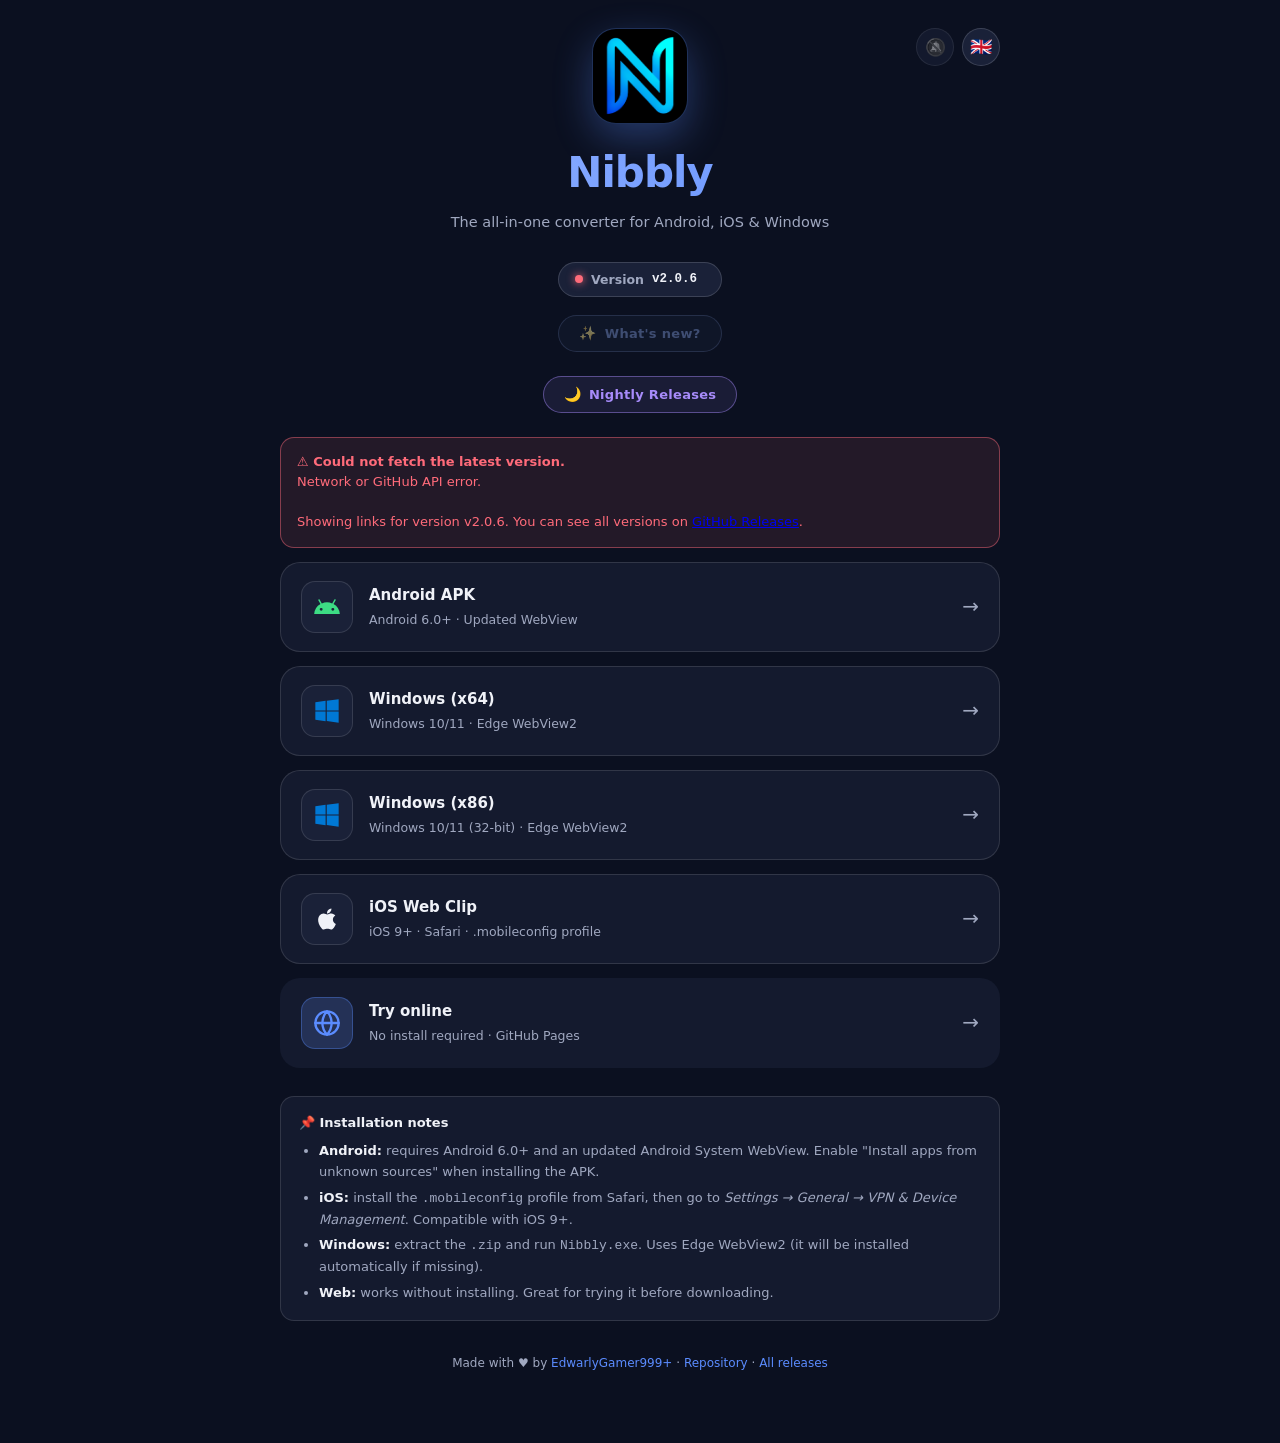
==== commit 40b1f8f8: "Add files via upload" ====
--- a/download.html
+++ b/download.html
@@ -22,6 +22,8 @@
   --bad:#ff6b7a;
   --warn:#ffb020;
   --warn-bright:#ffc850;
+  --purple:#a78bfa;
+  --purple-glow:#c4b5fd;
   --r-full:999px;
   --r-md:14px;
   --r-lg:20px;
@@ -190,6 +192,40 @@
 .whatsnew-btn:disabled{opacity:.5;cursor:wait;filter:grayscale(.5)}
 .whatsnew-btn .spark{font-size:14px;line-height:1}
 
+/* ESTILOS NIGHTLY */
+.nightly-row{display:flex;justify-content:center;margin:0 0 24px}
+.nightly-btn{
+  display:inline-flex;align-items:center;gap:8px;
+  padding:10px 20px;border-radius:var(--r-full);
+  border:1px solid color-mix(in srgb,var(--purple) 45%,transparent);
+  background:color-mix(in srgb,var(--purple) 10%,transparent);
+  color:var(--purple);font-family:inherit;font-size:13px;font-weight:800;
+  cursor:pointer;letter-spacing:.3px;
+  transition:background .2s,color .2s,border-color .2s,transform .12s,box-shadow .2s;
+}
+.nightly-btn:hover{
+  background:var(--purple);color:#fff;border-color:var(--purple);
+  box-shadow:0 6px 20px color-mix(in srgb,var(--purple) 40%,transparent);
+}
+.nightly-btn:active{transform:scale(.97)}
+.nightly-btn .moon{font-size:14px;line-height:1}
+.nightly-btn .tag{background:rgba(255,255,255,0.2);padding:2px 6px;border-radius:4px;font-family:monospace;font-size:11px;margin-left:4px;display:none;}
+.nightly-btn .tag.show{display:inline-block;}
+
+.nightly-panel{
+  display:none;
+  background:var(--surface-1);
+  border:1px solid var(--outline-v);
+  border-radius:var(--r-lg);
+  padding:16px;
+  margin: -10px 0 24px;
+  animation: fadeIn 0.2s ease;
+}
+.nightly-panel.show{display:block;}
+@keyframes fadeIn{from{opacity:0;transform:translateY(-5px)}to{opacity:1;transform:none}}
+.nightly-desc{font-size:12.5px;color:var(--on-variant);margin-bottom:12px;text-align:center}
+.nightly-links{display:grid;gap:8px;grid-template-columns:repeat(auto-fit, minmax(140px, 1fr));}
+
 .downloads{display:grid;gap:14px;margin-bottom:28px}
 .dl-card{
   display:flex;align-items:center;gap:16px;padding:18px 20px;
@@ -220,10 +256,14 @@
       0 0 46px color-mix(in srgb,var(--good-bright) 22%,transparent);
   }
 }
-.dl-card.recommended .dl-icon--android svg{
-  animation:androidBreathe 3.5s cubic-bezier(0.25,0.46,0.45,0.94) infinite;
-}
+.dl-card.recommended .dl-icon--android svg{ animation:androidBreathe 3.5s cubic-bezier(0.25,0.46,0.45,0.94) infinite; }
+.dl-card.recommended .dl-icon--windows svg{ animation:windowsBreathe 3.5s cubic-bezier(0.25,0.46,0.45,0.94) infinite; }
+.dl-card.recommended .dl-icon--web svg{ animation:webBreathe 3.5s cubic-bezier(0.25,0.46,0.45,0.94) infinite; }
+
 @keyframes androidBreathe{0%,100%{color:#3ddc84}50%{color:var(--good-bright)}}
+@keyframes windowsBreathe{0%,100%{color:#0078D4}50%{color:var(--good-bright)}}
+@keyframes webBreathe{0%,100%{color:var(--primary)}50%{color:var(--good-bright)}}
+
 .dl-card.disabled{opacity:.55;cursor:not-allowed;pointer-events:none}
 
 .dl-icon{
@@ -239,6 +279,7 @@
 .dl-icon svg{width:28px;height:28px;display:block;transition:color .2s}
 .dl-icon--android svg{color:#3ddc84}
 .dl-icon--apple svg{color:var(--on-surface)}
+.dl-icon--windows svg{color:#0078D4}
 .dl-icon--web svg{color:var(--primary)}
 
 .dl-body{flex:1;min-width:0}
@@ -540,12 +581,26 @@
     </button>
   </div>
 
+  <div class="nightly-row">
+    <button class="nightly-btn" id="nightlyBtn" type="button">
+      <span class="moon" aria-hidden="true">🌙</span>
+      <span id="nightlyLabel">Nightly Releases</span>
+      <span class="tag" id="nightlyTag"></span>
+    </button>
+  </div>
+
+  <div class="nightly-panel" id="nightlyPanel">
+    <div class="nightly-desc" id="nightlyDesc">Descarga las últimas compilaciones de desarrollo.</div>
+    <div class="nightly-links" id="nightlyLinks"></div>
+  </div>
+
   <div class="error-box" id="errorBox"></div>
 
   <div class="downloads" id="downloads">
     <div class="skeleton"></div>
     <div class="skeleton"></div>
     <div class="skeleton"></div>
+    <div class="skeleton"></div>
   </div>
 
   <div class="notes" id="notes"></div>
@@ -563,6 +618,7 @@
 // ══════════════════════════════════════════════════════════════════
 const REPO = 'edwarly999plus/Nibbly';
 const API_URL = `https://api.github.com/repos/${REPO}/releases/latest`;
+const API_ALL_RELEASES = `https://api.github.com/repos/${REPO}/releases?per_page=30`;
 const RELEASES_URL = `https://github.com/${REPO}/releases`;
 const DOWNLOAD_BASE = `https://github.com/${REPO}/releases/download`;
 const RAW_BASE = `https://raw.githubusercontent.com/${REPO}`;
@@ -575,13 +631,15 @@
 const LAST_CHECK_KEY = 'nibbly-dl-last-check';
 const NEW_DISMISS_PREFIX = 'nibbly-dl-new-dismissed-';
 
-const FALLBACK_VERSION = '2.0.3';
+const FALLBACK_VERSION = '2.0.6';
 const FALLBACK_APK_URL = `${DOWNLOAD_BASE}/${FALLBACK_VERSION}/Nibbly-v${FALLBACK_VERSION}.apk`;
+const FALLBACK_WIN_URL = `${DOWNLOAD_BASE}/${FALLBACK_VERSION}/Nibbly-v${FALLBACK_VERSION}-Win64.zip`;
+const FALLBACK_WIN32_URL = `${DOWNLOAD_BASE}/${FALLBACK_VERSION}/Nibbly-v${FALLBACK_VERSION}-Win32.zip`;
 const FALLBACK_IOS_URL = `${DOWNLOAD_BASE}/${FALLBACK_VERSION}/Nibbly.mobileconfig`;
 
 const POLL_INTERVAL_MS = 20 * 60 * 1000;
-const NEW_WINDOW_MS = 24 * 60 * 60 * 1000;  // 24h para el badge NEW
-const NEW_RECHECK_MS = 5 * 60 * 1000;        // cada 5 min re-verifica expiración
+const NEW_WINDOW_MS = 24 * 60 * 60 * 1000;
+const NEW_RECHECK_MS = 5 * 60 * 1000;
 
 // ══════════════════════════════════════════════════════════════════
 // i18n
@@ -590,11 +648,13 @@
   es: {
     flag: '🇪🇸', otherLang: 'English', htmlLang: 'es',
     title: 'Descargar Nibbly',
-    tagline: 'El conversor todo-en-uno para Android & iOS',
+    tagline: 'El conversor todo-en-uno para Android, iOS & Windows',
     versionLabel: 'Versión',
     newBadge: 'NUEVO',
     androidTitle: 'Android APK', androidSub: 'Android 6.0+ · WebView actualizado',
     iosTitle: 'iOS Web Clip', iosSub: 'iOS 9+ · Safari · perfil .mobileconfig',
+    windowsTitle: 'Windows (x64)', windowsSub: 'Windows 10/11 · Edge WebView2',
+    windows32Title: 'Windows (x86)', windows32Sub: 'Windows 10/11 (32-bit) · Edge WebView2',
     webTitle: 'Probar online', webSub: 'Sin instalación · GitHub Pages',
     errTitle: '⚠️ No se pudo consultar la última versión.',
     errRateLimit: 'GitHub limitó las consultas (rate limit).',
@@ -604,7 +664,8 @@
     errReleasesLink: 'GitHub Releases',
     notesTitle: '📌 Notas de instalación',
     noteAndroid: '<strong>Android:</strong> requiere Android 6.0+ y Android System WebView actualizado. Activa "Instalar apps de origen desconocido" al instalar el APK.',
-    noteIOS: '<strong>iOS:</strong> instala el perfil <code>.mobileconfig</code> desde Safari y luego ve a <em>Ajustes → General → VPN y Gestión de dispositivos</em>. Compatible con iOS 9+.',
+    noteIOS: '<strong>iOS:</strong> instala el perfil <code>.mobileconfig</code> desde Safari y luego ve a <em>Ajustes → General → VPN y Gestión de dispositivos</em>. Compatibleกับ iOS 9+.',
+    noteWindows: '<strong>Windows:</strong> extrae el archivo <code>.zip</code> y ejecuta <code>Nibbly.exe</code>. Usa el WebView2 de Edge (se instalará automáticamente si falta).',
     noteWeb: '<strong>Web:</strong> funciona sin instalación. Ideal para probar antes de descargar.',
     footerMade: 'Hecho con ♥️ por', footerRepo: 'Repositorio', footerReleases: 'Todas las versiones',
     bellTitleOn: 'Notificaciones activadas · clic para desactivar',
@@ -621,16 +682,21 @@
     wnLoading: 'Cargando changelog…', wnClose: 'Cerrar',
     wnEmpty: 'Esta versión no incluye notas en la release.',
     wnFallbackNotice: 'Este changelog no está disponible en tu idioma. Se muestra la versión principal.',
-    langBtnTitle: 'Cambiar a English'
+    langBtnTitle: 'Cambiar a English',
+    nightlyLabel: 'Nightly Releases',
+    nightlyDesc: 'Compilaciones de desarrollo recientes. Usar con precaución.',
+    nightlyBtnTitle: 'Mostrar Nightly Releases'
   },
   en: {
     flag: '🇬🇧', otherLang: 'Español', htmlLang: 'en',
     title: 'Download Nibbly',
-    tagline: 'The all-in-one converter for Android & iOS',
+    tagline: 'The all-in-one converter for Android, iOS & Windows',
     versionLabel: 'Version',
     newBadge: 'NEW',
     androidTitle: 'Android APK', androidSub: 'Android 6.0+ · Updated WebView',
     iosTitle: 'iOS Web Clip', iosSub: 'iOS 9+ · Safari · .mobileconfig profile',
+    windowsTitle: 'Windows (x64)', windowsSub: 'Windows 10/11 · Edge WebView2',
+    windows32Title: 'Windows (x86)', windows32Sub: 'Windows 10/11 (32-bit) · Edge WebView2',
     webTitle: 'Try online', webSub: 'No install required · GitHub Pages',
     errTitle: '⚠️ Could not fetch the latest version.',
     errRateLimit: 'GitHub rate limit reached.',
@@ -641,6 +707,7 @@
     notesTitle: '📌 Installation notes',
     noteAndroid: '<strong>Android:</strong> requires Android 6.0+ and an updated Android System WebView. Enable "Install apps from unknown sources" when installing the APK.',
     noteIOS: '<strong>iOS:</strong> install the <code>.mobileconfig</code> profile from Safari, then go to <em>Settings → General → VPN & Device Management</em>. Compatible with iOS 9+.',
+    noteWindows: '<strong>Windows:</strong> extract the <code>.zip</code> and run <code>Nibbly.exe</code>. Uses Edge WebView2 (it will be installed automatically if missing).',
     noteWeb: '<strong>Web:</strong> works without installing. Great for trying it before downloading.',
     footerMade: 'Made with ♥️ by', footerRepo: 'Repository', footerReleases: 'All releases',
     bellTitleOn: 'Notifications enabled · click to disable',
@@ -657,7 +724,10 @@
     wnLoading: 'Loading changelog…', wnClose: 'Close',
     wnEmpty: 'This release does not include notes.',
     wnFallbackNotice: 'This changelog is not available in your language. Showing the main version.',
-    langBtnTitle: 'Cambiar a Español'
+    langBtnTitle: 'Cambiar a Español',
+    nightlyLabel: 'Nightly Releases',
+    nightlyDesc: 'Recent development builds. Use with caution.',
+    nightlyBtnTitle: 'Show Nightly Releases'
   }
 };
 
@@ -684,6 +754,7 @@
 const ICONS = {
   android: `<svg viewBox="0 0 24 24" fill="currentColor" aria-hidden="true"><path d="M17.6 9.48l1.84-3.18c.16-.31.04-.69-.26-.85-.29-.15-.65-.06-.83.22l-1.88 3.24a11.463 11.463 0 0 0-8.94 0L5.65 5.67c-.19-.29-.58-.38-.87-.2-.28.18-.37.54-.22.83L6.4 9.48A10.78 10.78 0 0 0 1 18h22a10.78 10.78 0 0 0-5.4-8.52zM7 15.25a1.25 1.25 0 1 1 0-2.5 1.25 1.25 0 0 1 0 2.5zm10 0a1.25 1.25 0 1 1 0-2.5 1.25 1.25 0 0 1 0 2.5z"/></svg>`,
   apple: `<svg viewBox="0 0 24 24" fill="currentColor" aria-hidden="true"><path d="M17.05 20.28c-.98.95-2.05.8-3.08.35-1.09-.46-2.09-.48-3.24 0-1.44.62-2.2.44-3.06-.35C2.79 15.25 3.51 7.59 9.05 7.31c1.35.07 2.29.74 3.08.8 1.18-.24 2.31-.93 3.57-.84 1.51.12 2.65.72 3.4 1.8-3.12 1.87-2.38 5.98.48 7.13-.57 1.5-1.31 2.99-2.54 4.09zM12.03 7.25c-.15-2.23 1.66-4.07 3.74-4.25.29 2.58-2.34 4.5-3.74 4.25z"/></svg>`,
+  windows: `<svg viewBox="0 0 24 24" fill="currentColor" aria-hidden="true"><path d="M2 4.5l8.8-1.2v8.2H2V4.5zm9.8-1.3L22 2v9.5h-10.2V3.2zM2 12.5h8.8v8.2L2 19.5v-7zm9.8 0H22V22l-10.2-1.4v-8.1z"/></svg>`,
   web: `<svg viewBox="0 0 24 24" fill="none" stroke="currentColor" stroke-width="2" stroke-linecap="round" stroke-linejoin="round" aria-hidden="true"><circle cx="12" cy="12" r="10"/><line x1="2" y1="12" x2="22" y2="12"/><path d="M12 2a15.3 15.3 0 0 1 4 10 15.3 15.3 0 0 1-4 10 15.3 15.3 0 0 1-4-10 15.3 15.3 0 0 1 4-10z"/></svg>`
 };
 
@@ -691,12 +762,15 @@
 // UTILS
 // ══════════════════════════════════════════════════════════════════
 function $(sel){return document.querySelector(sel);}
+
 function detectOS(){
   const ua = navigator.userAgent || '';
   if (/android/i.test(ua)) return 'android';
   if (/iPad|iPhone|iPod/.test(ua) && !window.MSStream) return 'ios';
-  return 'desktop';
-}
+  if (/windows/i.test(ua) || /win/i.test(navigator.platform)) return 'windows';
+  return 'desktop'; // Mac, Linux, etc.
+}
+
 function formatBytes(bytes){
   if (!bytes || bytes <= 0) return '';
   const units = ['B','KB','MB','GB'];
@@ -704,6 +778,7 @@
   while (n >= 1024 && i < units.length - 1){ n /= 1024; i++; }
   return n.toFixed(n >= 10 || i === 0 ? 0 : 1) + ' ' + units[i];
 }
+
 function formatDate(iso){
   if (!iso) return '';
   try {
@@ -712,11 +787,13 @@
     return d.toLocaleDateString(locale, { year:'numeric', month:'short', day:'numeric' });
   } catch(_) { return ''; }
 }
+
 function escapeHTML(s){
   return String(s).replace(/[&<>"']/g, c => ({
     '&':'&amp;','<':'&lt;','>':'&gt;','"':'&quot;',"'":'&#39;'
   }[c]));
 }
+
 function escapeAttr(s){
   return String(s).replace(/"/g,'&quot;').replace(/</g,'&lt;').replace(/>/g,'&gt;');
 }
@@ -744,7 +821,7 @@
 }
 
 // ══════════════════════════════════════════════════════════════════
-// MINI MARKDOWN PARSER
+// MINI MARKDOWN PARSER (CHANGELOG)
 // ══════════════════════════════════════════════════════════════════
 const HTML_WHITELIST = /<\/?(?:p|br|hr|img|a|strong|em|b|i|u|s|del|code|span|div|h[1-6]|picture|source|figure|figcaption|small|sub|sup)\b[^>]*>/gi;
 
@@ -944,6 +1021,7 @@
 // STATE
 // ══════════════════════════════════════════════════════════════════
 let lastRelease = null;
+let lastNightlyRelease = null;
 let lastError = null;
 let newBadgeTimer = null;
 let newBadgeRecheckTimer = null;
@@ -1027,7 +1105,7 @@
   const ref = getReleaseReferenceTime(release);
   if (!ref) return false;
   const age = Date.now() - ref;
-  if (age < 0) return true;               // fecha futura por reloj mal → mostrar
+  if (age < 0) return true;
   return age < NEW_WINDOW_MS;
 }
 
@@ -1038,7 +1116,6 @@
   if (!ref) return;
   const remaining = NEW_WINDOW_MS - (Date.now() - ref);
   if (remaining <= 0) return;
-  // setTimeout se throttlea en bg tabs, pero por si acaso
   const delay = Math.min(remaining + 1000, 0x7fffffff);
   newBadgeTimer = setTimeout(() => {
     if (!lastRelease) return;
@@ -1087,6 +1164,16 @@
   return res.json();
 }
 
+async function fetchLatestNightly(){
+  const res = await fetch(API_ALL_RELEASES, {
+    headers: { 'Accept': 'application/vnd.github+json' },
+    cache: 'no-store'
+  });
+  if (!res.ok) return null;
+  const releases = await res.json();
+  return releases.find(r => r.prerelease && /^v?\d+\.\d+\.\d+\.\d+/.test(r.tag_name)) || null;
+}
+
 function pickAsset(assets, matcher){
   if (!Array.isArray(assets)) return null;
   return assets.find(a => matcher(a.name || '', a));
@@ -1100,15 +1187,9 @@
 async function tryFetchText(url){
   try {
     const res = await fetch(url, { cache: 'no-store' });
-    if (!res.ok){
-      console.info('[Nibbly] fetch', url, '→', res.status);
-      return '';
-    }
-    const txt = await res.text();
-    console.info('[Nibbly] fetch', url, '→ 200 OK', (txt.length + ' bytes'));
-    return txt || '';
+    if (!res.ok) return '';
+    return await res.text() || '';
   } catch(err){
-    console.info('[Nibbly] fetch', url, '→ EXCEPTION', err && err.message);
     return '';
   }
 }
@@ -1171,6 +1252,44 @@
   scheduleNewBadgeExpiry(lastRelease, showNew);
 }
 
+function renderNightlyUI() {
+  const tagEl = $('#nightlyTag');
+  const panel = $('#nightlyPanel');
+  const linksContainer = $('#nightlyLinks');
+  const dict = t();
+
+  if (lastNightlyRelease) {
+    const versionTag = lastNightlyRelease.tag_name.replace(/^v/, '');
+    tagEl.textContent = 'v' + versionTag;
+    tagEl.classList.add('show');
+
+    const apkAsset = pickAsset(lastNightlyRelease.assets, n => /\.apk$/i.test(n));
+    const win64Asset = pickAsset(lastNightlyRelease.assets, n => /Win64\.zip$/i.test(n));
+    
+    let html = '';
+    if (apkAsset) {
+      html += `<a href="${escapeHTML(apkAsset.browser_download_url)}" target="_blank" rel="noopener" class="dl-card" style="padding:12px; border-radius:12px;">
+        <div class="dl-icon dl-icon--android" style="width:36px;height:36px;border-radius:10px;">${ICONS.android}</div>
+        <div class="dl-body"><div class="dl-title" style="font-size:13px;">Android Nightly</div></div>
+      </a>`;
+    }
+    if (win64Asset) {
+      html += `<a href="${escapeHTML(win64Asset.browser_download_url)}" target="_blank" rel="noopener" class="dl-card" style="padding:12px; border-radius:12px;">
+        <div class="dl-icon dl-icon--windows" style="width:36px;height:36px;border-radius:10px;">${ICONS.windows}</div>
+        <div class="dl-body"><div class="dl-title" style="font-size:13px;">Windows (x64) Nightly</div></div>
+      </a>`;
+    }
+    if (!html) {
+       html = `<div style="font-size:12px; color:var(--on-variant); grid-column: 1/-1; text-align:center;">No assets found for nightly.</div>`;
+    }
+    linksContainer.innerHTML = html;
+    $('#nightlyDesc').textContent = dict.nightlyDesc;
+  } else {
+    tagEl.classList.remove('show');
+    linksContainer.innerHTML = '<div style="font-size:12px; color:var(--on-variant); grid-column: 1/-1; text-align:center;">No nightly releases found.</div>';
+  }
+}
+
 function renderError(message){
   const box = $('#errorBox');
   const dict = t();
@@ -1189,6 +1308,7 @@
     '<ul>' +
       '<li>' + dict.noteAndroid + '</li>' +
       '<li>' + dict.noteIOS + '</li>' +
+      '<li>' + dict.noteWindows + '</li>' +
       '<li>' + dict.noteWeb + '</li>' +
     '</ul>';
 }
@@ -1222,35 +1342,47 @@
     const version = (lastRelease.tag_name || '').replace(/^v/, '');
     flag.title = dict.newVersionFlagTitle(version);
   }
+  
+  const nLabel = $('#nightlyLabel');
+  if(nLabel) nLabel.textContent = dict.nightlyLabel;
+  const nBtn = $('#nightlyBtn');
+  if(nBtn) nBtn.title = dict.nightlyBtnTitle;
+
   renderNotes();
   renderFooter();
+  renderNightlyUI();
   updateBellUI();
 }
 
-function renderDownloads({ apkUrl, apkSize, iosUrl, version }){
+function renderDownloads({ apkUrl, apkSize, win64Url, win64Size, win32Url, win32Size, iosUrl, version }){
   const os = detectOS();
   const dict = t();
   const container = $('#downloads');
 
   const platforms = [
     { id:'android', icon: ICONS.android, title: dict.androidTitle, sub: dict.androidSub, url: apkUrl, size: apkSize, available: !!apkUrl },
+    { id:'windows', icon: ICONS.windows, title: dict.windowsTitle, sub: dict.windowsSub, url: win64Url, size: win64Size, available: !!win64Url },
+    { id:'windows32', icon: ICONS.windows, title: dict.windows32Title, sub: dict.windows32Sub, url: win32Url, size: win32Size, available: !!win32Url },
     { id:'ios',     icon: ICONS.apple,   title: dict.iosTitle,     sub: dict.iosSub,     url: iosUrl, size: null,    available: !!iosUrl },
     { id:'web',     icon: ICONS.web,     title: dict.webTitle,     sub: dict.webSub,     url: PAGES_URL, size: null, available: true }
   ];
 
   container.innerHTML = platforms.map(p => {
-    const recommended =
-      (os === 'android' && p.id === 'android') ||
-      (os === 'ios' && p.id === 'ios') ||
-      (os === 'desktop' && p.id === 'web');
+    let recommended = false;
+    if (os === 'android' && p.id === 'android') recommended = true;
+    else if (os === 'windows' && p.id === 'windows') recommended = true;
+    else if (os === 'ios' && p.id === 'ios') recommended = true;
+    else if (os === 'desktop' && p.id === 'web') recommended = true;
+
     const disabled = !p.available;
     const sizeLabel = p.size ? '<span class="size">' + escapeHTML(formatBytes(p.size)) + '</span>' : '';
     const tag = disabled ? 'span' : 'a';
     const attrs = disabled
       ? 'class="dl-card disabled" aria-disabled="true"'
       : `class="dl-card${recommended ? ' recommended' : ''}" href="${escapeHTML(p.url)}" target="_blank" rel="noopener"`;
+    
     return `<${tag} ${attrs}>
-      <div class="dl-icon dl-icon--${p.id}">${p.icon}</div>
+      <div class="dl-icon dl-icon--${p.id === 'windows32' ? 'windows' : p.id}">${p.icon}</div>
       <div class="dl-body">
         <div class="dl-title">${escapeHTML(p.title)} ${sizeLabel}</div>
         <div class="dl-sub">${escapeHTML(p.sub)}</div>
@@ -1267,20 +1399,28 @@
   if (lastRelease){
     const version = (lastRelease.tag_name || '').replace(/^v/, '') || FALLBACK_VERSION;
     const apkAsset = pickAsset(lastRelease.assets, n => /\.apk$/i.test(n));
+    const win64Asset = pickAsset(lastRelease.assets, n => /Win64\.zip$/i.test(n));
+    const win32Asset = pickAsset(lastRelease.assets, n => /Win32\.zip$/i.test(n));
     const iosAsset = pickAsset(lastRelease.assets, n => /\.mobileconfig$/i.test(n));
+    
     const apkUrl = apkAsset ? apkAsset.browser_download_url : null;
     const apkSize = apkAsset ? apkAsset.size : null;
-    const iosUrl = iosAsset
-      ? iosAsset.browser_download_url
-      : `${DOWNLOAD_BASE}/${version}/Nibbly.mobileconfig`;
+    const win64Url = win64Asset ? win64Asset.browser_download_url : null;
+    const win64Size = win64Asset ? win64Asset.size : null;
+    const win32Url = win32Asset ? win32Asset.browser_download_url : `${DOWNLOAD_BASE}/${version}/Nibbly-v${version}-Win32.zip`;
+    const win32Size = win32Asset ? win32Asset.size : null;
+    const iosUrl = iosAsset ? iosAsset.browser_download_url : `${DOWNLOAD_BASE}/${version}/Nibbly.mobileconfig`;
+
     renderVersionBadge({ version, date: lastRelease.published_at, ok: !!apkUrl });
-    renderDownloads({ apkUrl, apkSize, iosUrl, version });
+    renderDownloads({ apkUrl, apkSize, win64Url, win64Size, win32Url, win32Size, iosUrl, version });
     const wnBtn = $('#whatsNewBtn');
     if (wnBtn) wnBtn.disabled = false;
   } else {
     renderVersionBadge({ version: FALLBACK_VERSION, date: null, ok: false });
     renderDownloads({
       apkUrl: FALLBACK_APK_URL, apkSize: null,
+      win64Url: FALLBACK_WIN_URL, win64Size: null,
+      win32Url: FALLBACK_WIN32_URL, win32Size: null,
       iosUrl: FALLBACK_IOS_URL, version: FALLBACK_VERSION
     });
     if (lastError){
@@ -1513,6 +1653,11 @@
     const oldTag = NotifyState.lastTag;
     NotifyState.lastCheck = Date.now();
     lastRelease = release;
+
+    fetchLatestNightly().then(nr => {
+      if(nr) { lastNightlyRelease = nr; renderNightlyUI(); }
+    });
+
     if (!oldTag){ NotifyState.lastTag = newTag; saveNotifyState(); return; }
     if (oldTag === newTag){ saveNotifyState(); return; }
     NotifyState.lastTag = newTag;
@@ -1520,14 +1665,23 @@
 
     const version = newTag.replace(/^v/, '');
     const apkAsset = pickAsset(release.assets, n => /\.apk$/i.test(n));
+    const win64Asset = pickAsset(release.assets, n => /Win64\.zip$/i.test(n));
+    const win32Asset = pickAsset(release.assets, n => /Win32\.zip$/i.test(n));
     const iosAsset = pickAsset(release.assets, n => /\.mobileconfig$/i.test(n));
+    
     const apkUrl = apkAsset ? apkAsset.browser_download_url : null;
     const apkSize = apkAsset ? apkAsset.size : null;
+    const win64Url = win64Asset ? win64Asset.browser_download_url : null;
+    const win64Size = win64Asset ? win64Asset.size : null;
+    const win32Url = win32Asset ? win32Asset.browser_download_url : `${DOWNLOAD_BASE}/${version}/Nibbly-v${version}-Win32.zip`;
+    const win32Size = win32Asset ? win32Asset.size : null;
     const iosUrl = iosAsset ? iosAsset.browser_download_url : `${DOWNLOAD_BASE}/${version}/Nibbly.mobileconfig`;
+    
     renderVersionBadge({ version, date: release.published_at, ok: !!apkUrl });
-    renderDownloads({ apkUrl, apkSize, iosUrl, version });
+    renderDownloads({ apkUrl, apkSize, win64Url, win64Size, win32Url, win32Size, iosUrl, version });
     const wnBtn = $('#whatsNewBtn');
     if (wnBtn) wnBtn.disabled = false;
+
     if (!silent && NotifyState.enabled && NotifyState.permission === 'granted'){
       fireNotification(newTag);
     }
@@ -1561,25 +1715,44 @@
     const release = await fetchLatestRelease();
     lastRelease = release;
 
+    const nightlyPromise = fetchLatestNightly();
+
     const version = (release.tag_name || '').replace(/^v/, '') || FALLBACK_VERSION;
     const apkAsset = pickAsset(release.assets, n => /\.apk$/i.test(n));
+    const win64Asset = pickAsset(release.assets, n => /Win64\.zip$/i.test(n));
+    const win32Asset = pickAsset(release.assets, n => /Win32\.zip$/i.test(n));
     const iosAsset = pickAsset(release.assets, n => /\.mobileconfig$/i.test(n));
+    
     const apkUrl = apkAsset ? apkAsset.browser_download_url : null;
     const apkSize = apkAsset ? apkAsset.size : null;
+    const win64Url = win64Asset ? win64Asset.browser_download_url : null;
+    const win64Size = win64Asset ? win64Asset.size : null;
+    const win32Url = win32Asset ? win32Asset.browser_download_url : `${DOWNLOAD_BASE}/${version}/Nibbly-v${version}-Win32.zip`;
+    const win32Size = win32Asset ? win32Asset.size : null;
     const iosUrl = iosAsset ? iosAsset.browser_download_url : `${DOWNLOAD_BASE}/${version}/Nibbly.mobileconfig`;
+    
     renderVersionBadge({ version, date: release.published_at, ok: !!apkUrl });
-    renderDownloads({ apkUrl, apkSize, iosUrl, version });
-
+    renderDownloads({ apkUrl, apkSize, win64Url, win64Size, win32Url, win32Size, iosUrl, version });
+    
     const wnBtn = $('#whatsNewBtn');
     if (wnBtn) wnBtn.disabled = false;
 
     if (!NotifyState.lastTag){ NotifyState.lastTag = release.tag_name; saveNotifyState(); }
+
+    const nightlyRelease = await nightlyPromise;
+    if (nightlyRelease) {
+      lastNightlyRelease = nightlyRelease;
+      renderNightlyUI();
+    }
+
   } catch(err){
     lastError = (err && err.message) || 'UNKNOWN';
     lastRelease = null;
     renderVersionBadge({ version: FALLBACK_VERSION, date: null, ok: false });
     renderDownloads({
       apkUrl: FALLBACK_APK_URL, apkSize: null,
+      win64Url: FALLBACK_WIN_URL, win64Size: null,
+      win32Url: FALLBACK_WIN32_URL, win32Size: null,
       iosUrl: FALLBACK_IOS_URL, version: FALLBACK_VERSION
     });
     const dict = t();
@@ -1618,6 +1791,20 @@
     wn.dataset.bound = '1';
     wn.addEventListener('click', openWhatsNew);
   }
+  
+  const nightlyBtn = $('#nightlyBtn');
+  if (nightlyBtn && !nightlyBtn.dataset.bound) {
+    nightlyBtn.dataset.bound = '1';
+    nightlyBtn.addEventListener('click', () => {
+      const panel = $('#nightlyPanel');
+      if(panel.classList.contains('show')){
+         panel.classList.remove('show');
+      } else {
+         panel.classList.add('show');
+         renderNightlyUI();
+      }
+    });
+  }
 }
 
 if (document.readyState === 'loading'){
@@ -1629,4 +1816,4 @@
 })();
 </script>
 </body>
-</html>+</html>
